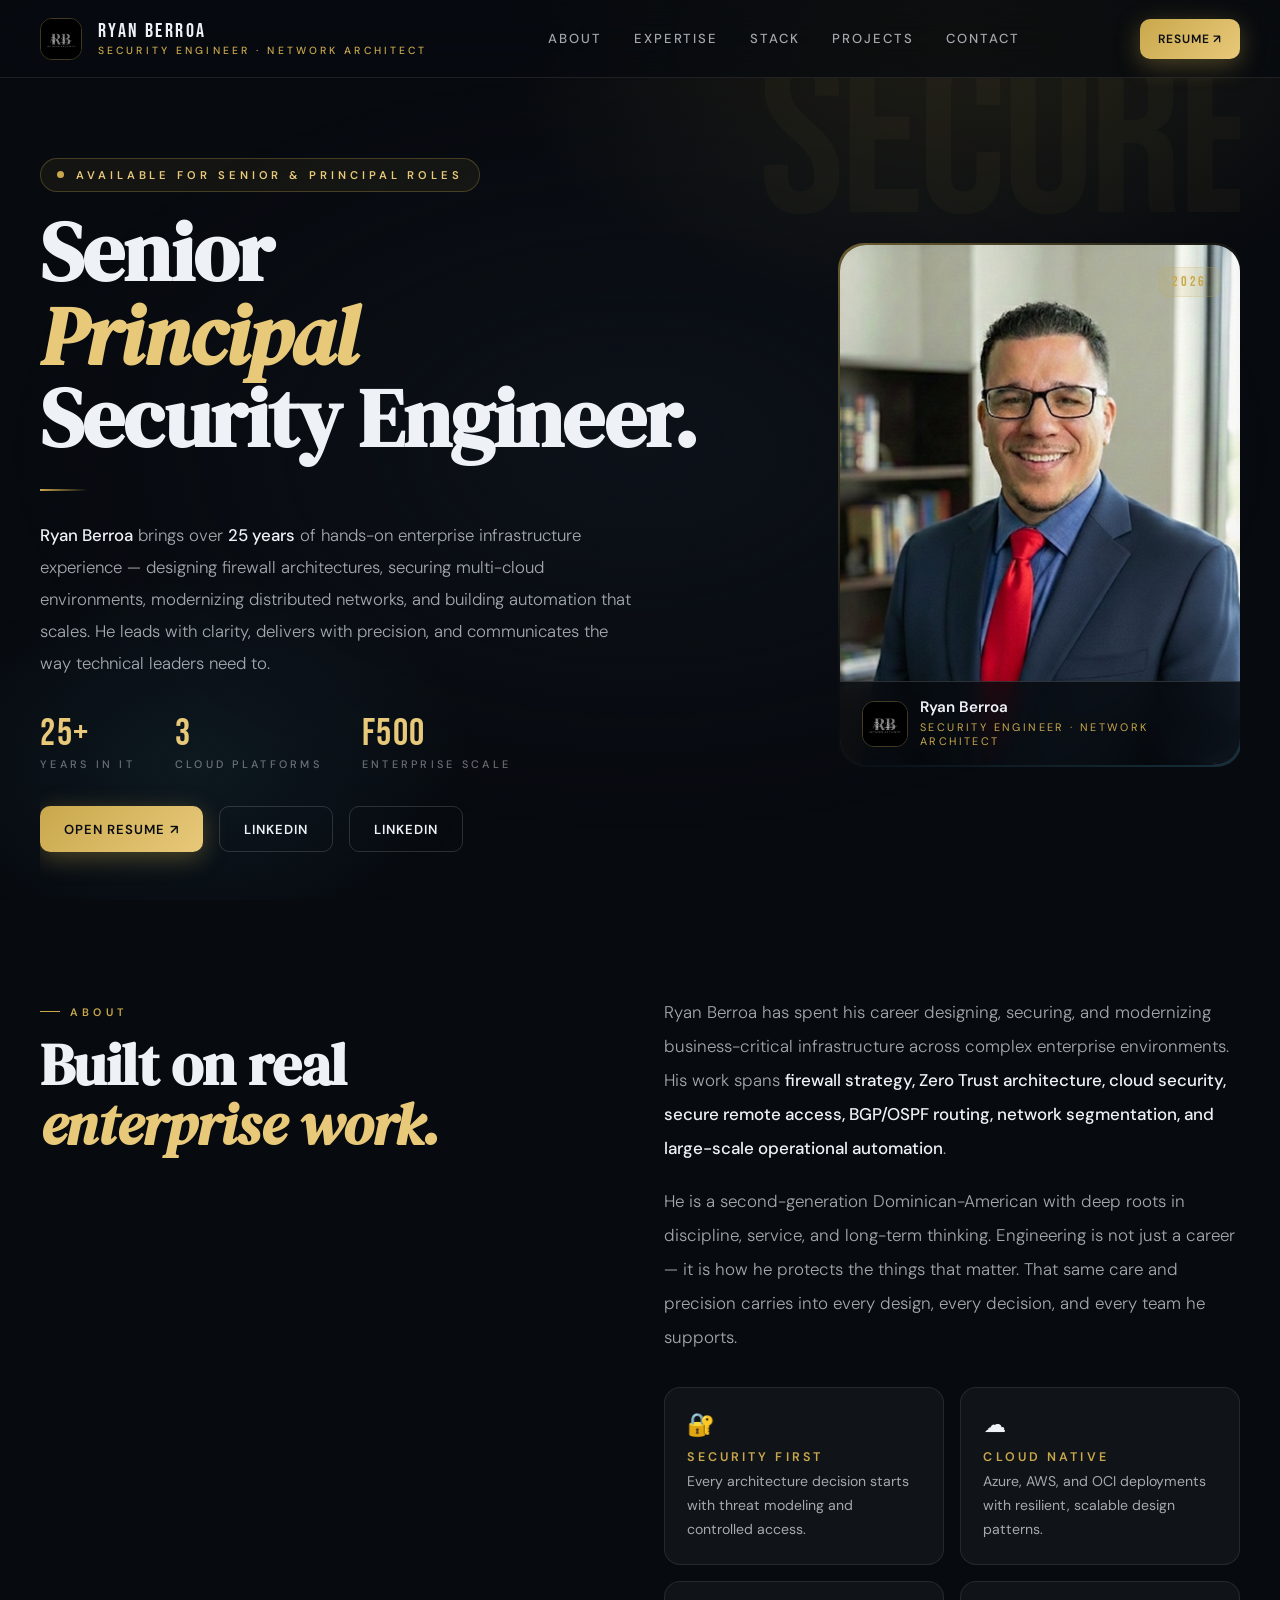
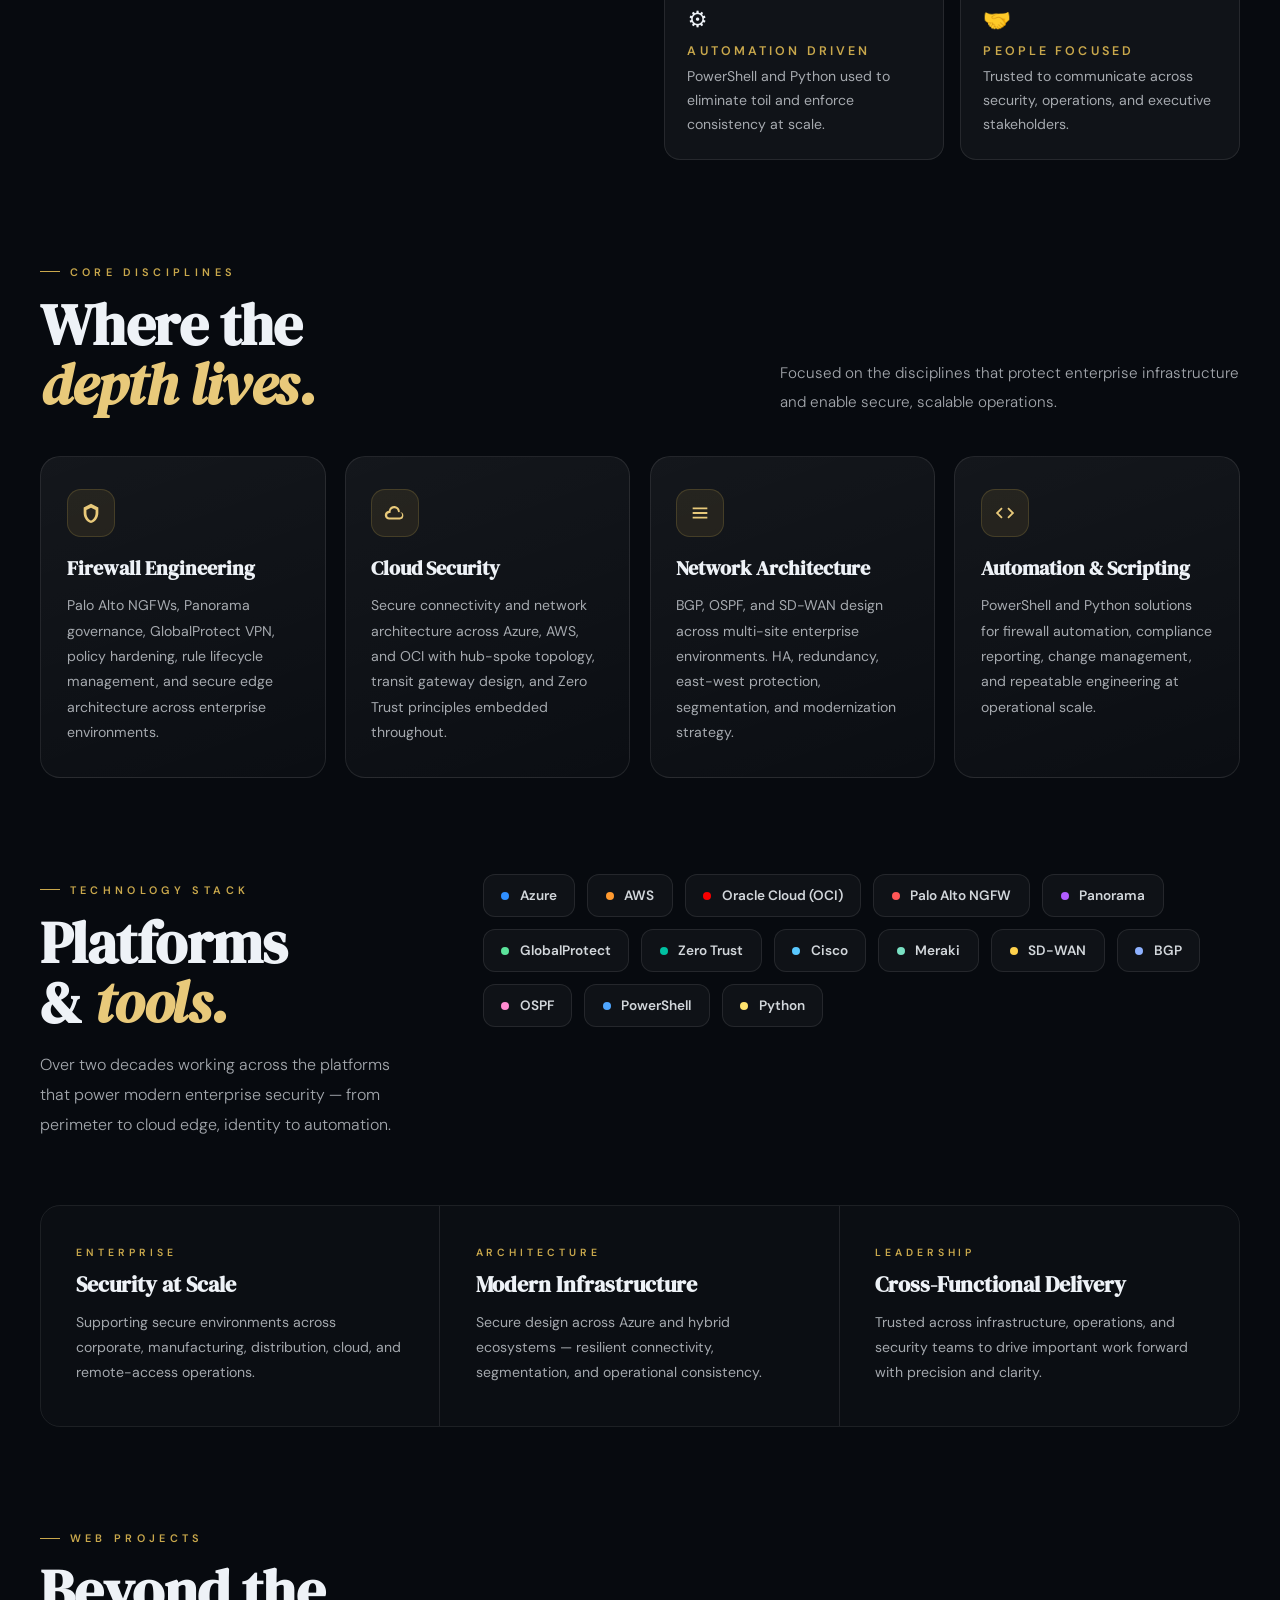
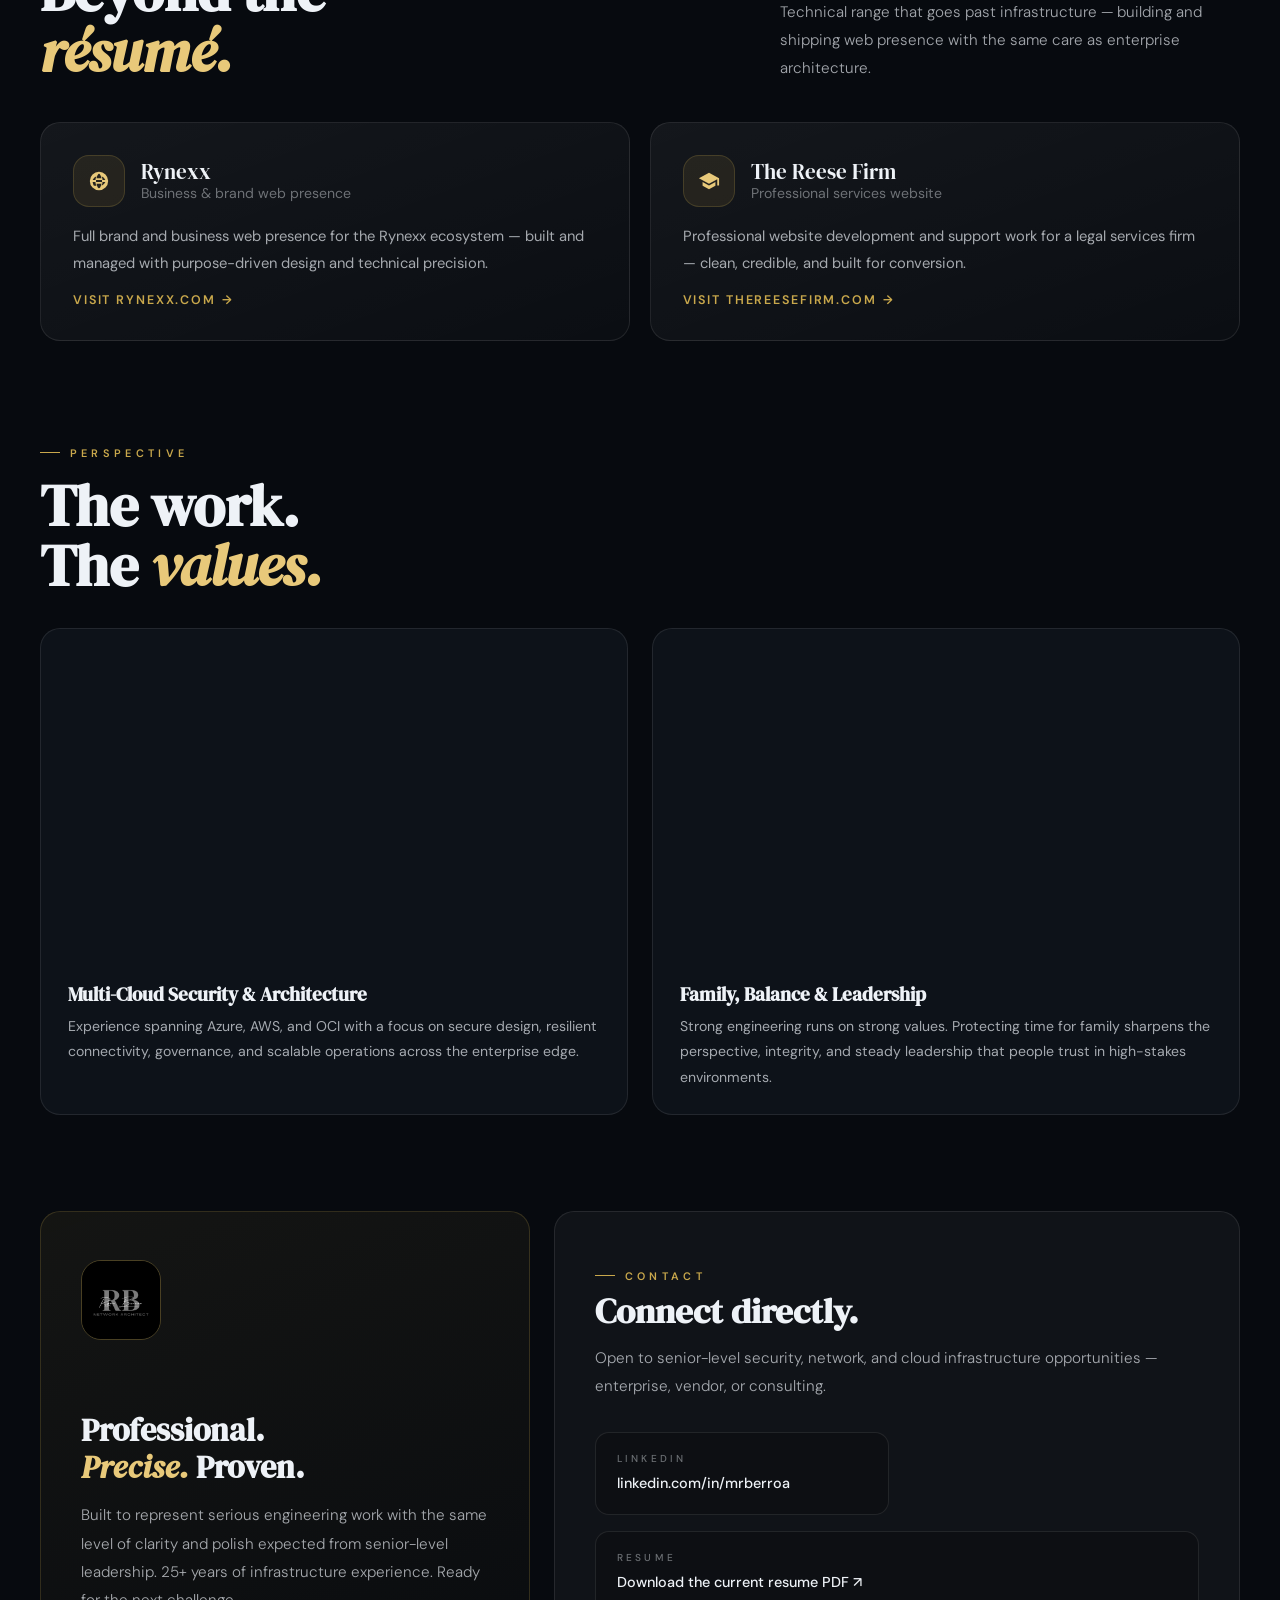
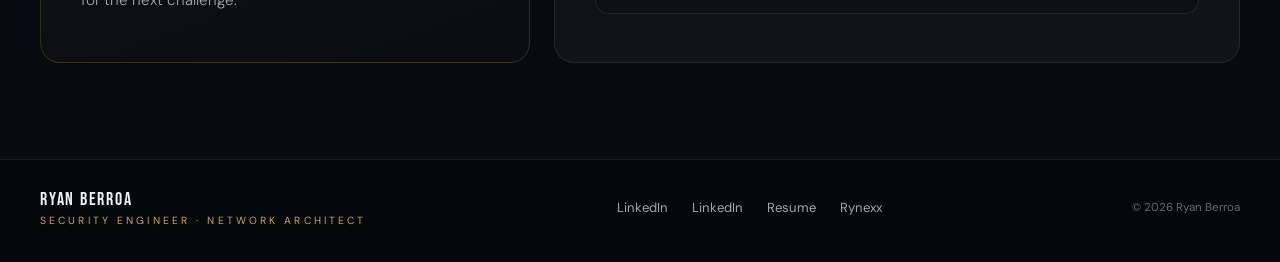
==== index.html @ f3dd44e8 "Add files via upload" ====
<!DOCTYPE html>
<html lang="en">
<head>
  <meta charset="UTF-8" />
  <meta name="viewport" content="width=device-width, initial-scale=1.0" />
  <title>Ryan Berroa | Senior Principal Security Engineer</title>
  <meta name="description" content="Ryan Berroa is a Senior Principal Security Engineer with 25+ years securing enterprise infrastructure. Palo Alto, Azure, AWS, Zero Trust, SD-WAN, BGP, Python, PowerShell." />
  <meta name="theme-color" content="#070a0f" />
  <link rel="icon" type="image/png" href="assets/logo.png" />
  <link rel="preconnect" href="https://fonts.googleapis.com">
  <link rel="preconnect" href="https://fonts.gstatic.com" crossorigin>
  <link href="https://fonts.googleapis.com/css2?family=Bebas+Neue&family=DM+Serif+Display:ital@0;1&family=DM+Sans:ital,opsz,wght@0,9..40,300;0,9..40,400;0,9..40,500;0,9..40,600;1,9..40,300&display=swap" rel="stylesheet">
  <link rel="stylesheet" href="styles.css" />
  <link rel="canonical" href="https://ryanberroa.com/" />
  <meta name="robots" content="index,follow,max-image-preview:large,max-snippet:-1,max-video-preview:-1" />
  <meta property="og:type" content="website" />
  <meta property="og:url" content="https://ryanberroa.com/" />
  <meta property="og:title" content="Ryan Berroa | Senior Principal Security Engineer" />
  <meta property="og:description" content="Senior Principal Security Engineer with 25+ years in enterprise security, cloud architecture, and network engineering." />
  <meta property="og:image" content="https://ryanberroa.com/assets/headshot.jpeg" />
  <meta name="twitter:card" content="summary_large_image" />
  <meta name="twitter:title" content="Ryan Berroa | Senior Principal Security Engineer" />
  <meta name="twitter:description" content="Senior Principal Security Engineer. Palo Alto · Azure · AWS · Zero Trust · SD-WAN · Python · PowerShell." />
  <meta name="twitter:image" content="https://ryanberroa.com/assets/headshot.jpeg" />
  <script type="application/ld+json">
  {
    "@context":"https://schema.org","@type":"ProfilePage","dateModified":"2026-04-02",
    "mainEntity":{"@type":"Person","name":"Ryan Berroa","url":"https://ryanberroa.com/",
    "image":"https://ryanberroa.com/assets/headshot.jpeg",
    "jobTitle":"Senior Principal Security Engineer",
    "email":"https://linkedin.com/in/mrberroa",
    "sameAs":["https://www.linkedin.com/in/mrberroa/"],
    "knowsAbout":["Enterprise Firewall Engineering","Palo Alto","Panorama","GlobalProtect","Zero Trust","Cloud Security","Azure","AWS","OCI","Network Architecture","BGP","OSPF","SD-WAN","PowerShell","Python","Linux"]}
  }
  </script>
</head>
<body>

  <!-- HEADER -->
  <header class="site-header">
    <div class="container nav-wrap">
      <a href="#top" class="brand">
        <img src="assets/logo.png" alt="Ryan Berroa" class="brand-logo" />
        <div>
          <div class="brand-name">Ryan Berroa</div>
          <div class="brand-role">Security Engineer · Network Architect</div>
        </div>
      </a>
      <nav class="nav-links" aria-label="Primary">
        <a href="#about">About</a>
        <a href="#expertise">Expertise</a>
        <a href="#technology">Stack</a>
        <a href="#projects">Projects</a>
        <a href="#contact">Contact</a>
      </nav>
      <a class="button btn-gold btn-small desktop-resume" href="assets/RyanBerroa_Resume.pdf" target="_blank" rel="noopener">Resume ↗</a>
      <button class="menu-toggle" id="menu-toggle" aria-label="Open menu" aria-expanded="false" aria-controls="mobile-menu">
        <span></span><span></span><span></span>
      </button>
    </div>
    <div id="mobile-menu" class="mobile-menu">
      <div class="container mobile-menu-inner">
        <a href="#about">About</a>
        <a href="#expertise">Expertise</a>
        <a href="#technology">Stack</a>
        <a href="#projects">Projects</a>
        <a href="#contact">Contact</a>
        <a href="assets/RyanBerroa_Resume.pdf" target="_blank" rel="noopener">View Resume ↗</a>
        <a href="https://www.linkedin.com/in/mrberroa/" target="_blank" rel="noopener">LinkedIn ↗</a>
        <a href="https://linkedin.com/in/mrberroa">LinkedIn ↗</a>
      </div>
    </div>
  </header>

  <main id="top">

    <!-- HERO -->
    <section class="hero container">
      <div class="hero-bg-text" aria-hidden="true">SECURE</div>

      <div class="hero-layout">
        <!-- Left -->
        <div class="hero-copy">
          <div class="hero-eyebrow">Available for Senior &amp; Principal Roles</div>

          <h1>Senior<br><em>Principal</em><br>Security Engineer.</h1>

          <div class="hero-divider"></div>

          <p class="hero-bio">
            <strong>Ryan Berroa</strong> brings over <strong>25 years</strong> of hands-on enterprise infrastructure experience —
            designing firewall architectures, securing multi-cloud environments, modernizing distributed networks,
            and building automation that scales. He leads with clarity, delivers with precision, and communicates
            the way technical leaders need to.
          </p>

          <div class="hero-stats">
            <div class="stat-item">
              <div class="stat-num">25+</div>
              <div class="stat-label">Years in IT</div>
            </div>
            <div class="stat-item">
              <div class="stat-num">3</div>
              <div class="stat-label">Cloud Platforms</div>
            </div>
            <div class="stat-item">
              <div class="stat-num">F500</div>
              <div class="stat-label">Enterprise Scale</div>
            </div>
          </div>

          <div class="hero-actions">
            <a class="button btn-gold" href="assets/RyanBerroa_Resume.pdf" target="_blank" rel="noopener">Open Resume ↗</a>
            <a class="button btn-ghost" href="https://www.linkedin.com/in/mrberroa/" target="_blank" rel="noopener">LinkedIn</a>
            <a class="button btn-ghost" href="https://linkedin.com/in/mrberroa">LinkedIn</a>
          </div>
        </div>

        <!-- Right — Photo -->
        <div class="hero-photo-frame">
          <div class="hero-photo-inner">
            <div class="hero-year">2026</div>
            <img class="hero-photo" src="assets/headshot.jpeg" alt="Ryan Berroa — Senior Principal Security Engineer" />
            <div class="hero-badge">
              <img src="assets/logo.png" alt="Ryan Berroa logo" />
              <div>
                <div class="hero-badge-name">Ryan Berroa</div>
                <div class="hero-badge-title">Security Engineer · Network Architect</div>
              </div>
            </div>
          </div>
        </div>
      </div>
    </section>

    <!-- ABOUT -->
    <section id="about" class="section container">
      <div class="about-layout reveal">
        <div>
          <div class="label">About</div>
          <h2 class="section-title">Built on real<br><em>enterprise work.</em></h2>
        </div>
        <div>
          <p class="about-text">
            Ryan Berroa has spent his career designing, securing, and modernizing business-critical infrastructure across complex enterprise environments. His work spans <strong>firewall strategy, Zero Trust architecture, cloud security, secure remote access, BGP/OSPF routing, network segmentation, and large-scale operational automation</strong>.
          </p>
          <p class="about-text" style="margin-top:1.2rem">
            He is a second-generation Dominican-American with deep roots in discipline, service, and long-term thinking. Engineering is not just a career — it is how he protects the things that matter. That same care and precision carries into every design, every decision, and every team he supports.
          </p>

          <div class="about-pillars">
            <div class="pillar">
              <div class="pillar-icon">🔐</div>
              <div class="pillar-name">Security First</div>
              <div class="pillar-desc">Every architecture decision starts with threat modeling and controlled access.</div>
            </div>
            <div class="pillar">
              <div class="pillar-icon">☁️</div>
              <div class="pillar-name">Cloud Native</div>
              <div class="pillar-desc">Azure, AWS, and OCI deployments with resilient, scalable design patterns.</div>
            </div>
            <div class="pillar">
              <div class="pillar-icon">⚙️</div>
              <div class="pillar-name">Automation Driven</div>
              <div class="pillar-desc">PowerShell and Python used to eliminate toil and enforce consistency at scale.</div>
            </div>
            <div class="pillar">
              <div class="pillar-icon">🤝</div>
              <div class="pillar-name">People Focused</div>
              <div class="pillar-desc">Trusted to communicate across security, operations, and executive stakeholders.</div>
            </div>
          </div>
        </div>
      </div>
    </section>

    <!-- EXPERTISE -->
    <section id="expertise" class="section container">
      <div style="display:flex;align-items:flex-end;justify-content:space-between;gap:2rem;margin-bottom:2.5rem" class="reveal">
        <div>
          <div class="label">Core Disciplines</div>
          <h2 class="section-title">Where the<br><em>depth lives.</em></h2>
        </div>
        <p style="max-width:460px;color:var(--muted);font-size:.95rem;line-height:1.85;font-weight:300">
          Focused on the disciplines that protect enterprise infrastructure and enable secure, scalable operations.
        </p>
      </div>

      <div class="expertise-grid">
        <article class="exp-card reveal reveal-delay-1">
          <div class="exp-icon">
            <svg viewBox="0 0 24 24"><path d="M12 2l8 4v6c0 5.25-3.44 9.74-8 11-4.56-1.26-8-5.75-8-11V6l8-4zm0 4.18L7 8.69v3.22c0 3.78 2.32 7.25 5 8.39 2.68-1.14 5-4.61 5-8.39V8.69l-5-2.51z"/></svg>
          </div>
          <h3>Firewall Engineering</h3>
          <p>Palo Alto NGFWs, Panorama governance, GlobalProtect VPN, policy hardening, rule lifecycle management, and secure edge architecture across enterprise environments.</p>
        </article>

        <article class="exp-card reveal reveal-delay-2">
          <div class="exp-icon">
            <svg viewBox="0 0 24 24"><path d="M6 19h11a4 4 0 0 0 .2-8A6 6 0 0 0 5.2 9.6 4.5 4.5 0 0 0 6 19zm0-2a2.5 2.5 0 0 1-.16-5h1.22l.14-1.05A4 4 0 0 1 15.11 10l.23.98 1.01.08A2 2 0 0 1 17 17H6z"/></svg>
          </div>
          <h3>Cloud Security</h3>
          <p>Secure connectivity and network architecture across Azure, AWS, and OCI with hub-spoke topology, transit gateway design, and Zero Trust principles embedded throughout.</p>
        </article>

        <article class="exp-card reveal reveal-delay-3">
          <div class="exp-icon">
            <svg viewBox="0 0 24 24"><path d="M4 6h16v2H4zm0 5h16v2H4zm0 5h16v2H4z"/></svg>
          </div>
          <h3>Network Architecture</h3>
          <p>BGP, OSPF, and SD-WAN design across multi-site enterprise environments. HA, redundancy, east-west protection, segmentation, and modernization strategy.</p>
        </article>

        <article class="exp-card reveal">
          <div class="exp-icon">
            <svg viewBox="0 0 24 24"><path d="M9.4 16.6L4.8 12l4.6-4.6L8 6l-6 6 6 6 1.4-1.4zm5.2 0l4.6-4.6-4.6-4.6L16 6l6 6-6 6-1.4-1.4z"/></svg>
          </div>
          <h3>Automation &amp; Scripting</h3>
          <p>PowerShell and Python solutions for firewall automation, compliance reporting, change management, and repeatable engineering at operational scale.</p>
        </article>
      </div>
    </section>

    <!-- TECHNOLOGY STACK -->
    <section id="technology" class="section container">
      <div class="tech-section-inner reveal">
        <div>
          <div class="label">Technology Stack</div>
          <h2 class="section-title">Platforms<br>&amp; <em>tools.</em></h2>
          <p class="tech-intro-text">
            Over two decades working across the platforms that power modern enterprise security — from perimeter to cloud edge, identity to automation.
          </p>
        </div>

        <div class="tech-grid">
          <div class="tech-pill"><span class="dot azure"></span>Azure</div>
          <div class="tech-pill"><span class="dot aws"></span>AWS</div>
          <div class="tech-pill"><span class="dot oci"></span>Oracle Cloud (OCI)</div>
          <div class="tech-pill"><span class="dot palo"></span>Palo Alto NGFW</div>
          <div class="tech-pill"><span class="dot panorama"></span>Panorama</div>
          <div class="tech-pill"><span class="dot gp"></span>GlobalProtect</div>
          <div class="tech-pill"><span class="dot zt"></span>Zero Trust</div>
          <div class="tech-pill"><span class="dot cisco"></span>Cisco</div>
          <div class="tech-pill"><span class="dot meraki"></span>Meraki</div>
          <div class="tech-pill"><span class="dot sdwan"></span>SD-WAN</div>
          <div class="tech-pill"><span class="dot bgp"></span>BGP</div>
          <div class="tech-pill"><span class="dot ospf"></span>OSPF</div>
          <div class="tech-pill"><span class="dot ps"></span>PowerShell</div>
          <div class="tech-pill"><span class="dot py"></span>Python</div>
        </div>
      </div>

      <!-- Impact row -->
      <div class="impact-bar reveal">
        <div class="impact-item">
          <div class="impact-tag">Enterprise</div>
          <h3>Security at Scale</h3>
          <p>Supporting secure environments across corporate, manufacturing, distribution, cloud, and remote-access operations.</p>
        </div>
        <div class="impact-item">
          <div class="impact-tag">Architecture</div>
          <h3>Modern Infrastructure</h3>
          <p>Secure design across Azure and hybrid ecosystems — resilient connectivity, segmentation, and operational consistency.</p>
        </div>
        <div class="impact-item">
          <div class="impact-tag">Leadership</div>
          <h3>Cross-Functional Delivery</h3>
          <p>Trusted across infrastructure, operations, and security teams to drive important work forward with precision and clarity.</p>
        </div>
      </div>
    </section>

    <!-- WEB PROJECTS -->
    <section id="projects" class="section container">
      <div style="display:flex;align-items:flex-end;justify-content:space-between;gap:2rem;margin-bottom:2.5rem" class="reveal">
        <div>
          <div class="label">Web Projects</div>
          <h2 class="section-title">Beyond the<br><em>résumé.</em></h2>
        </div>
        <p style="max-width:460px;color:var(--muted);font-size:.95rem;line-height:1.85;font-weight:300">
          Technical range that goes past infrastructure — building and shipping web presence with the same care as enterprise architecture.
        </p>
      </div>

      <div class="web-grid">
        <article class="web-card reveal reveal-delay-1">
          <div class="web-card-top">
            <div class="web-icon">
              <svg viewBox="0 0 24 24"><path d="M12 2a10 10 0 100 20 10 10 0 000-20zm6.93 9h-3.02a15.6 15.6 0 00-1.09-4.13A8.03 8.03 0 0118.93 11zM12 4c.82 0 2.04 1.68 2.72 5H9.28C9.96 5.68 11.18 4 12 4zM6.18 17A15.58 15.58 0 015.07 13h3.02c.12 1.48.5 2.88 1.09 4.13A8.03 8.03 0 016.18 17zM8.09 11H5.07a8.03 8.03 0 014.11-4.13A15.6 15.6 0 008.09 11zm3.91 9c-.82 0-2.04-1.68-2.72-5h5.44c-.68 3.32-1.9 5-2.72 5zm3.19-7H8.81A13.7 13.7 0 018.81 11h6.38c.1.66.15 1.33.15 2s-.05 1.34-.15 2zm-.37 4.13A15.58 15.58 0 0015.91 13h3.02A8.03 8.03 0 0114.82 17.13z"/></svg>
            </div>
            <div>
              <div class="web-card-name">Rynexx</div>
              <div class="web-card-desc">Business &amp; brand web presence</div>
            </div>
          </div>
          <p>Full brand and business web presence for the Rynexx ecosystem — built and managed with purpose-driven design and technical precision.</p>
          <a href="https://rynexx.com/" target="_blank" rel="noopener" class="web-card-link">Visit rynexx.com</a>
        </article>

        <article class="web-card reveal reveal-delay-2">
          <div class="web-card-top">
            <div class="web-icon">
              <svg viewBox="0 0 24 24"><path d="M12 3L1 9l11 6 9-4.91V17h2V9L12 3zM5 13.18v4L12 21l7-3.82v-4L12 17l-7-3.82z"/></svg>
            </div>
            <div>
              <div class="web-card-name">The Reese Firm</div>
              <div class="web-card-desc">Professional services website</div>
            </div>
          </div>
          <p>Professional website development and support work for a legal services firm — clean, credible, and built for conversion.</p>
          <a href="https://www.thereesefirm.com/" target="_blank" rel="noopener" class="web-card-link">Visit thereesefirm.com</a>
        </article>
      </div>
    </section>

    <!-- VIDEO -->
    <section id="video" class="section container">
      <div style="margin-bottom:2rem" class="reveal">
        <div class="label">Perspective</div>
        <h2 class="section-title">The work.<br>The <em>values.</em></h2>
      </div>

      <div class="video-grid">
        <article class="video-card reveal reveal-delay-1">
          <div class="video-frame">
            <video class="site-video video-cloud" autoplay muted loop playsinline preload="metadata">
              <source src="assets/Cloud.mp4" type="video/mp4">
            </video>
          </div>
          <div class="video-info">
            <h3>Multi-Cloud Security &amp; Architecture</h3>
            <p>Experience spanning Azure, AWS, and OCI with a focus on secure design, resilient connectivity, governance, and scalable operations across the enterprise edge.</p>
          </div>
        </article>

        <article class="video-card reveal reveal-delay-2">
          <div class="video-frame">
            <video class="site-video video-family" autoplay muted loop playsinline preload="metadata">
              <source src="assets/Family_Dinner_Fun_Video_Generated.mp4" type="video/mp4">
            </video>
          </div>
          <div class="video-info">
            <h3>Family, Balance &amp; Leadership</h3>
            <p>Strong engineering runs on strong values. Protecting time for family sharpens the perspective, integrity, and steady leadership that people trust in high-stakes environments.</p>
          </div>
        </article>
      </div>
    </section>

    <!-- CONTACT -->
    <section id="contact" class="section container">
      <div class="contact-layout reveal">
        <div class="contact-brand">
          <img src="assets/logo.png" alt="Ryan Berroa" class="contact-brand-logo" />
          <div>
            <h2>Professional.<br><em>Precise.</em> Proven.</h2>
            <p style="margin-top:1rem">
              Built to represent serious engineering work with the same level of clarity and polish expected from senior-level leadership.
              25+ years of infrastructure experience. Ready for the next challenge.
            </p>
          </div>
        </div>

        <div class="contact-panel">
          <div class="label">Contact</div>
          <h2>Connect directly.</h2>
          <p>Open to senior-level security, network, and cloud infrastructure opportunities — enterprise, vendor, or consulting.</p>

          <div class="contact-links">
            <a class="contact-box" href="https://www.linkedin.com/in/mrberroa/" target="_blank" rel="noopener">
              <span>LinkedIn</span>
              <strong>linkedin.com/in/mrberroa</strong>
            </a>
            <a class="contact-box wide" href="assets/RyanBerroa_Resume.pdf" target="_blank" rel="noopener">
              <span>Resume</span>
              <strong>Download the current resume PDF ↗</strong>
            </a>
          </div>
        </div>
      </div>
    </section>

  </main>

  <footer class="site-footer">
    <div class="container footer-wrap">
      <div>
        <div class="footer-name">Ryan Berroa</div>
        <div class="footer-sub">Security Engineer · Network Architect</div>
      </div>
      <div class="footer-links">
        <a href="https://linkedin.com/in/mrberroa">LinkedIn</a>
        <a href="https://www.linkedin.com/in/mrberroa/" target="_blank" rel="noopener">LinkedIn</a>
        <a href="assets/RyanBerroa_Resume.pdf" target="_blank" rel="noopener">Resume</a>
        <a href="https://rynexx.com/" target="_blank" rel="noopener">Rynexx</a>
      </div>
      <div class="footer-copy">© 2026 Ryan Berroa</div>
    </div>
  </footer>

<script>
(function(){
  // Mobile menu
  var toggle = document.getElementById('menu-toggle');
  var menu   = document.getElementById('mobile-menu');
  if(toggle && menu){
    toggle.addEventListener('click', function(){
      var open = menu.classList.toggle('open');
      toggle.classList.toggle('active', open);
      toggle.setAttribute('aria-expanded', open ? 'true' : 'false');
    });
    menu.querySelectorAll('a').forEach(function(a){
      a.addEventListener('click', function(){
        menu.classList.remove('open');
        toggle.classList.remove('active');
        toggle.setAttribute('aria-expanded', 'false');
      });
    });
  }

  // Scroll reveal
  var reveals = document.querySelectorAll('.reveal');
  var io = new IntersectionObserver(function(entries){
    entries.forEach(function(e){
      if(e.isIntersecting){ e.target.classList.add('visible'); io.unobserve(e.target); }
    });
  }, { threshold: 0.12 });
  reveals.forEach(function(el){ io.observe(el); });
})();
</script>
</body>
</html>
---- styles.css ----
/* ============================================================
   RYAN BERROA — ryanberroa.com
   Aesthetic: Dark Luxury / Editorial Command
   ============================================================ */

@import url('https://fonts.googleapis.com/css2?family=Bebas+Neue&family=DM+Serif+Display:ital@0;1&family=DM+Sans:ital,opsz,wght@0,9..40,300;0,9..40,400;0,9..40,500;0,9..40,600;1,9..40,300&display=swap');

:root {
  --ink:      #070a0f;
  --ink2:     #0d1219;
  --panel:    rgba(255,255,255,0.04);
  --panel2:   rgba(255,255,255,0.07);
  --border:   rgba(255,255,255,0.09);
  --border2:  rgba(255,255,255,0.15);
  --text:     #eef2f7;
  --muted:    rgba(238,242,247,0.68);
  --soft:     rgba(238,242,247,0.42);
  --gold:     #c9a84c;
  --gold2:    #e8c97a;
  --cyan:     #5bc8e8;
  --shadow:   0 28px 80px rgba(0,0,0,0.55);
  --radius:   24px;
  --font-display: 'DM Serif Display', Georgia, serif;
  --font-sans:    'DM Sans', system-ui, sans-serif;
  --font-caps:    'Bebas Neue', Impact, sans-serif;
}

*,*::before,*::after{box-sizing:border-box;margin:0;padding:0}
html{scroll-behavior:smooth}
body{font-family:var(--font-sans);color:var(--text);background:var(--ink);overflow-x:hidden;min-height:100vh}
img,video{display:block;max-width:100%}
a{text-decoration:none;color:inherit}

body::before{
  content:'';position:fixed;inset:0;
  background:
    radial-gradient(ellipse 60% 50% at 75% 5%,rgba(201,168,76,.12) 0%,transparent 60%),
    radial-gradient(ellipse 40% 40% at 15% 85%,rgba(91,200,232,.08) 0%,transparent 55%),
    radial-gradient(ellipse 70% 60% at 50% 50%,rgba(13,18,25,1) 0%,transparent 70%);
  pointer-events:none;z-index:0;
}

.container{width:min(1200px,calc(100% - 2.5rem));margin:0 auto}
.section{padding:6rem 0 0;position:relative;z-index:1}

::-webkit-scrollbar{width:3px}
::-webkit-scrollbar-track{background:var(--ink)}
::-webkit-scrollbar-thumb{background:var(--gold);border-radius:99px}

@keyframes fadeUp{from{opacity:0;transform:translateY(28px)}to{opacity:1;transform:translateY(0)}}
@keyframes fadeIn{from{opacity:0}to{opacity:1}}
@keyframes float{0%,100%{transform:translateY(0)}50%{transform:translateY(-8px)}}
@keyframes drawLine{from{transform:scaleX(0)}to{transform:scaleX(1)}}
@keyframes pulse-ring{
  0%{transform:scale(.95);box-shadow:0 0 0 0 rgba(201,168,76,.5)}
  70%{transform:scale(1);box-shadow:0 0 0 12px rgba(201,168,76,0)}
  100%{transform:scale(.95);box-shadow:0 0 0 0 rgba(201,168,76,0)}
}

/* Header */
.site-header{
  position:sticky;top:0;z-index:100;
  backdrop-filter:blur(20px) saturate(180%);
  -webkit-backdrop-filter:blur(20px) saturate(180%);
  background:rgba(7,10,15,.72);
  border-bottom:1px solid var(--border);
}
.nav-wrap{display:flex;align-items:center;justify-content:space-between;gap:1.5rem;padding:1.1rem 0}
.brand{display:flex;align-items:center;gap:1rem}
.brand-logo{width:42px;height:42px;border-radius:12px;border:1px solid rgba(201,168,76,.3);object-fit:cover}
.brand-name{font-family:var(--font-caps);font-size:1.25rem;letter-spacing:.12em;color:var(--text);line-height:1}
.brand-role{margin-top:3px;font-size:.65rem;letter-spacing:.3em;text-transform:uppercase;color:var(--gold);font-weight:500}
.nav-links{display:flex;gap:2rem;font-size:.82rem;letter-spacing:.15em;text-transform:uppercase;font-weight:500;color:var(--muted)}
.nav-links a{transition:color .2s}
.nav-links a:hover{color:var(--gold2)}

/* Buttons */
.button{
  display:inline-flex;align-items:center;justify-content:center;gap:.5rem;
  height:46px;padding:0 1.5rem;border-radius:10px;
  font-family:var(--font-sans);font-weight:600;font-size:.82rem;letter-spacing:.08em;text-transform:uppercase;
  cursor:pointer;border:none;transition:all .22s ease;white-space:nowrap;
}
.button:hover{transform:translateY(-2px)}
.btn-gold{background:linear-gradient(135deg,var(--gold),var(--gold2));color:#0a0c10;box-shadow:0 6px 24px rgba(201,168,76,.35)}
.btn-gold:hover{box-shadow:0 10px 32px rgba(201,168,76,.5)}
.btn-ghost{background:transparent;border:1px solid var(--border2);color:var(--text)}
.btn-ghost:hover{border-color:var(--gold);color:var(--gold2)}
.btn-small{height:40px;padding:0 1.1rem;font-size:.75rem}

/* Hero */
.hero{position:relative;z-index:1;padding:5rem 0 3rem;overflow:hidden}
.hero-bg-text{
  position:absolute;top:-2rem;right:-1rem;
  font-family:var(--font-caps);font-size:clamp(9rem,18vw,20rem);line-height:.85;
  color:rgba(201,168,76,.04);pointer-events:none;user-select:none;
  white-space:nowrap;letter-spacing:-.02em;
}
.hero-layout{display:grid;grid-template-columns:1fr 400px;gap:4rem;align-items:center}
.hero-eyebrow{
  display:inline-flex;align-items:center;gap:.75rem;padding:.55rem 1rem;
  border-radius:999px;border:1px solid rgba(201,168,76,.28);background:rgba(201,168,76,.07);
  font-size:.7rem;letter-spacing:.35em;text-transform:uppercase;color:var(--gold2);font-weight:600;
  animation:fadeIn .6s ease both;
}
.hero-eyebrow::before{
  content:'';width:7px;height:7px;border-radius:99px;background:var(--gold);
  animation:pulse-ring 2.5s ease-in-out infinite;
}
.hero h1{
  font-family:var(--font-display);font-size:clamp(3.2rem,6.5vw,5.6rem);line-height:1.0;
  margin:1.2rem 0 0;animation:fadeUp .7s .1s ease both;letter-spacing:-.01em;
}
.hero h1 em{font-style:italic;color:var(--gold2)}
.hero-divider{
  width:48px;height:2px;background:linear-gradient(90deg,var(--gold),transparent);
  margin:1.8rem 0;transform-origin:left;animation:drawLine .8s .4s ease both;
}
.hero-bio{
  font-size:1.05rem;line-height:1.9;color:var(--muted);max-width:600px;
  animation:fadeUp .7s .2s ease both;font-weight:300;
}
.hero-bio strong{color:var(--text);font-weight:500}
.hero-stats{display:flex;gap:2.5rem;margin:2.2rem 0;animation:fadeUp .7s .3s ease both}
.stat-num{font-family:var(--font-caps);font-size:2.4rem;line-height:1;color:var(--gold2);letter-spacing:.04em}
.stat-label{font-size:.68rem;letter-spacing:.3em;text-transform:uppercase;color:var(--soft);margin-top:4px;font-weight:500}
.hero-actions{display:flex;gap:1rem;flex-wrap:wrap;animation:fadeUp .7s .4s ease both}

.hero-photo-frame{position:relative;animation:fadeIn .9s .3s ease both}
.hero-photo-frame::before{
  content:'';position:absolute;inset:-2px;border-radius:26px;
  background:linear-gradient(135deg,rgba(201,168,76,.5),transparent 50%,rgba(91,200,232,.2));
  z-index:0;pointer-events:none;
}
.hero-photo-inner{position:relative;z-index:1;border-radius:26px;overflow:hidden;background:var(--ink2)}
.hero-photo{width:100%;height:520px;object-fit:cover;object-position:top;display:block}
.hero-badge{
  position:absolute;bottom:-1px;left:0;right:0;
  display:flex;align-items:center;gap:12px;padding:18px 22px;
  background:rgba(7,10,15,.82);border-top:1px solid var(--border2);
  backdrop-filter:blur(12px);z-index:2;
}
.hero-badge img{width:46px;height:46px;border-radius:12px;border:1px solid rgba(201,168,76,.3);object-fit:cover}
.hero-badge-name{font-weight:600;font-size:.95rem;line-height:1}
.hero-badge-title{margin-top:5px;font-size:.68rem;letter-spacing:.22em;text-transform:uppercase;color:var(--gold)}
.hero-year{
  position:absolute;top:22px;right:20px;
  font-family:var(--font-caps);font-size:.85rem;letter-spacing:.2em;
  color:var(--gold);background:rgba(201,168,76,.12);
  border:1px solid rgba(201,168,76,.2);padding:6px 12px;border-radius:8px;z-index:3;
}

/* Section labels */
.label{
  display:inline-flex;align-items:center;gap:.6rem;
  font-size:.68rem;letter-spacing:.4em;text-transform:uppercase;color:var(--gold);font-weight:600;margin-bottom:1rem;
}
.label::before{content:'';width:20px;height:1px;background:var(--gold)}
h2.section-title{font-family:var(--font-display);font-size:clamp(2.2rem,4.5vw,3.8rem);line-height:1.05;letter-spacing:-.01em}
h2.section-title em{font-style:italic;color:var(--gold2)}

/* About */
.about-layout{display:grid;grid-template-columns:1fr 1fr;gap:3rem;align-items:start}
.about-text{font-size:1.06rem;line-height:2;color:var(--muted);font-weight:300}
.about-text+.about-text{margin-top:1.2rem}
.about-text strong{color:var(--text);font-weight:500}
.about-pillars{display:grid;grid-template-columns:1fr 1fr;gap:1rem;margin-top:2rem}
.pillar{
  padding:1.4rem;border-radius:16px;border:1px solid var(--border);background:var(--panel);
  transition:border-color .2s,background .2s;
}
.pillar:hover{border-color:rgba(201,168,76,.3);background:rgba(201,168,76,.04)}
.pillar-icon{font-size:1.4rem;margin-bottom:.6rem}
.pillar-name{font-size:.78rem;letter-spacing:.25em;text-transform:uppercase;color:var(--gold);font-weight:600;margin-bottom:.35rem}
.pillar-desc{font-size:.88rem;color:var(--muted);line-height:1.7}

/* Expertise */
.expertise-grid{display:grid;grid-template-columns:repeat(4,1fr);gap:1.2rem}
.exp-card{
  padding:2rem 1.6rem;border-radius:20px;border:1px solid var(--border);
  background:linear-gradient(160deg,rgba(255,255,255,.055) 0%,rgba(255,255,255,.02) 100%);
  position:relative;overflow:hidden;transition:transform .22s ease,border-color .22s ease;
}
.exp-card::before{
  content:'';position:absolute;top:0;left:0;right:0;height:2px;
  background:linear-gradient(90deg,var(--gold),transparent);
  transform:scaleX(0);transform-origin:left;transition:transform .3s ease;
}
.exp-card:hover{transform:translateY(-4px);border-color:rgba(201,168,76,.25)}
.exp-card:hover::before{transform:scaleX(1)}
.exp-icon{
  width:48px;height:48px;border-radius:14px;background:rgba(201,168,76,.1);
  border:1px solid rgba(201,168,76,.2);display:grid;place-items:center;margin-bottom:1.2rem;
}
.exp-icon svg{width:22px;height:22px;fill:var(--gold2)}
.exp-card h3{font-family:var(--font-display);font-size:1.28rem;margin-bottom:.8rem;line-height:1.2}
.exp-card p{font-size:.88rem;color:var(--muted);line-height:1.8}

/* Technology */
.tech-section-inner{display:grid;grid-template-columns:1fr 2fr;gap:4rem;align-items:start}
.tech-intro-text{font-size:1rem;color:var(--muted);line-height:1.9;font-weight:300;margin-top:1rem}
.tech-grid{display:flex;flex-wrap:wrap;gap:.75rem}
.tech-pill{
  display:flex;align-items:center;gap:.65rem;padding:.75rem 1.1rem;border-radius:12px;
  border:1px solid var(--border);background:rgba(255,255,255,.035);
  font-size:.85rem;font-weight:600;color:rgba(238,242,247,.88);transition:all .2s ease;cursor:default;
}
.tech-pill:hover{border-color:rgba(201,168,76,.35);background:rgba(201,168,76,.06);color:var(--gold2);transform:translateY(-2px)}
.dot{width:8px;height:8px;border-radius:99px;flex-shrink:0}
.azure{background:#2f8fff}.aws{background:#ff9a2f}.palo{background:#ff5757}
.panorama{background:#b15cff}.gp{background:#5be39b}.cisco{background:#59c8ff}
.meraki{background:#79e0c3}.sdwan{background:#ffd24d}.bgp{background:#8eb1ff}
.ospf{background:#ff8bd1}.ps{background:#4fa6ff}.py{background:#ffe36d}
.oci{background:#f80000}.zt{background:#00c1a2}

/* Impact Bar */
.impact-bar{
  display:grid;grid-template-columns:repeat(3,1fr);
  border:1px solid var(--border);border-radius:20px;overflow:hidden;margin-top:4rem;
}
.impact-item{padding:2.5rem 2.2rem;border-right:1px solid var(--border);background:rgba(255,255,255,.02);transition:background .2s}
.impact-item:last-child{border-right:none}
.impact-item:hover{background:rgba(201,168,76,.04)}
.impact-tag{font-size:.65rem;letter-spacing:.38em;text-transform:uppercase;color:var(--gold);font-weight:600;margin-bottom:.8rem}
.impact-item h3{font-family:var(--font-display);font-size:1.4rem;margin-bottom:.7rem;line-height:1.2}
.impact-item p{font-size:.88rem;color:var(--muted);line-height:1.8}

/* Web Projects */
.web-grid{display:grid;grid-template-columns:1fr 1fr;gap:1.2rem}
.web-card{
  padding:2rem;border-radius:20px;border:1px solid var(--border);
  background:linear-gradient(160deg,rgba(255,255,255,.055),rgba(255,255,255,.02));
  display:flex;flex-direction:column;gap:1rem;transition:border-color .22s,transform .22s;
}
.web-card:hover{border-color:rgba(201,168,76,.3);transform:translateY(-3px)}
.web-card-top{display:flex;align-items:center;gap:1rem}
.web-icon{
  width:52px;height:52px;border-radius:16px;background:rgba(201,168,76,.1);
  border:1px solid rgba(201,168,76,.2);display:grid;place-items:center;flex-shrink:0;
}
.web-icon svg{width:22px;height:22px;fill:var(--gold2)}
.web-card-name{font-family:var(--font-display);font-size:1.3rem;line-height:1.1}
.web-card-desc{font-size:.88rem;color:var(--soft)}
.web-card p{font-size:.92rem;color:var(--muted);line-height:1.8;flex:1}
.web-card-link{
  display:inline-flex;align-items:center;gap:.4rem;font-size:.78rem;font-weight:600;
  letter-spacing:.15em;text-transform:uppercase;color:var(--gold);transition:gap .2s;
}
.web-card-link:hover{gap:.65rem}
.web-card-link::after{content:'→'}

/* Video */
.video-grid{display:grid;grid-template-columns:1fr 1fr;gap:1.5rem}
.video-card{border-radius:20px;overflow:hidden;border:1px solid var(--border);background:var(--ink2)}
.video-frame{position:relative;width:100%;aspect-ratio:16/9;overflow:hidden}
.site-video{width:100%;height:100%;object-fit:cover;display:block}
.video-cloud{object-position:center 24%}
.video-family{object-position:center 34%}
.video-info{padding:1.5rem 1.7rem}
.video-info h3{font-family:var(--font-display);font-size:1.2rem;margin-bottom:.5rem;line-height:1.2}
.video-info p{font-size:.88rem;color:var(--muted);line-height:1.8}

/* Contact */
.contact-layout{display:grid;grid-template-columns:1fr 1.4fr;gap:1.5rem;align-items:stretch}
.contact-brand{
  padding:3rem 2.5rem;border-radius:20px;
  border:1px solid rgba(201,168,76,.2);
  background:linear-gradient(160deg,rgba(201,168,76,.07),rgba(201,168,76,.02));
  display:flex;flex-direction:column;justify-content:space-between;
}
.contact-brand-logo{
  width:80px;height:80px;border-radius:20px;object-fit:cover;
  border:1px solid rgba(201,168,76,.3);margin-bottom:2rem;
  animation:float 4s ease-in-out infinite;
}
.contact-brand h2{font-family:var(--font-display);font-size:2rem;line-height:1.15;margin-bottom:1rem}
.contact-brand h2 em{font-style:italic;color:var(--gold2)}
.contact-brand p{font-size:.95rem;color:var(--muted);line-height:1.85;font-weight:300}
.contact-panel{padding:3rem 2.5rem;border-radius:20px;border:1px solid var(--border);background:var(--panel)}
.contact-panel .label{margin-bottom:.6rem}
.contact-panel h2{font-family:var(--font-display);font-size:2.2rem;margin-bottom:.8rem;line-height:1.1}
.contact-panel>p{font-size:.95rem;color:var(--muted);line-height:1.85;font-weight:300;margin-bottom:2rem}
.contact-links{display:grid;grid-template-columns:1fr 1fr;gap:1rem}
.contact-box{
  display:block;padding:1.2rem 1.3rem;border-radius:14px;
  border:1px solid var(--border);background:rgba(0,0,0,.2);
  transition:border-color .2s,background .2s;
}
.contact-box:hover{border-color:rgba(201,168,76,.35);background:rgba(201,168,76,.05)}
.contact-box span{
  display:block;font-size:.63rem;letter-spacing:.32em;text-transform:uppercase;
  color:var(--soft);margin-bottom:.5rem;font-weight:500;
}
.contact-box strong{display:block;font-size:.9rem;line-height:1.5;color:var(--text);font-weight:500}
.contact-box.wide{grid-column:1/-1}

/* Footer */
.site-footer{
  margin-top:6rem;border-top:1px solid var(--border);
  background:rgba(0,0,0,.25);position:relative;z-index:1;
}
.footer-wrap{
  display:flex;align-items:center;justify-content:space-between;
  gap:1.5rem;padding:1.8rem 0 2.2rem;
}
.footer-name{font-family:var(--font-caps);font-size:1.1rem;letter-spacing:.1em;color:var(--text)}
.footer-sub{margin-top:4px;font-size:.65rem;letter-spacing:.3em;text-transform:uppercase;color:var(--gold)}
.footer-links{display:flex;gap:1.5rem;font-size:.82rem;color:var(--muted)}
.footer-links a:hover{color:var(--gold2)}
.footer-copy{font-size:.72rem;color:var(--soft)}

/* Mobile menu */
.menu-toggle{
  display:none;width:44px;height:44px;border-radius:12px;
  border:1px solid var(--border2);background:rgba(255,255,255,.05);
  cursor:pointer;align-items:center;justify-content:center;flex-direction:column;gap:5px;flex-shrink:0;
}
.menu-toggle span{
  display:block;width:18px;height:1.5px;background:var(--text);border-radius:99px;
  transition:transform .25s,opacity .25s;
}
.menu-toggle.active span:nth-child(1){transform:translateY(6.5px) rotate(45deg)}
.menu-toggle.active span:nth-child(2){opacity:0}
.menu-toggle.active span:nth-child(3){transform:translateY(-6.5px) rotate(-45deg)}
.mobile-menu{display:none;background:rgba(7,10,15,.97);border-top:1px solid var(--border)}
.mobile-menu.open{display:block}
.mobile-menu-inner{padding:.5rem 0 1.2rem}
.mobile-menu a{
  display:block;padding:.95rem 0;font-size:.88rem;letter-spacing:.15em;text-transform:uppercase;
  color:rgba(255,255,255,.85);border-bottom:1px solid rgba(255,255,255,.05);font-weight:500;
}
.mobile-menu a:last-child{border-bottom:none}

/* Reveal on scroll */
.reveal{opacity:0;transform:translateY(24px);transition:opacity .65s ease,transform .65s ease}
.reveal.visible{opacity:1;transform:translateY(0)}
.reveal-delay-1{transition-delay:.1s}
.reveal-delay-2{transition-delay:.2s}
.reveal-delay-3{transition-delay:.3s}

/* Responsive */
@media(max-width:1100px){
  .hero-layout{grid-template-columns:1fr}
  .hero-photo-frame{max-width:420px;margin:0 auto}
  .about-layout{grid-template-columns:1fr}
  .tech-section-inner{grid-template-columns:1fr;gap:2rem}
  .expertise-grid{grid-template-columns:repeat(2,1fr)}
  .impact-bar{grid-template-columns:1fr;border-radius:16px}
  .impact-item{border-right:none;border-bottom:1px solid var(--border)}
  .impact-item:last-child{border-bottom:none}
  .contact-layout{grid-template-columns:1fr}
}
@media(max-width:760px){
  .section{padding:4rem 0 0}
  .hero{padding:3rem 0 2rem}
  .hero h1{font-size:3rem}
  .hero-bg-text{font-size:8rem;opacity:.025}
  .hero-stats{gap:1.5rem}
  .expertise-grid{grid-template-columns:1fr}
  .web-grid,.video-grid{grid-template-columns:1fr}
  .about-pillars{grid-template-columns:1fr}
  .contact-links{grid-template-columns:1fr}
  .contact-box.wide{grid-column:1}
  .footer-wrap{flex-direction:column;align-items:flex-start;gap:1rem}
  .nav-links,.desktop-resume{display:none !important}
  .menu-toggle{display:flex !important}
  .nav-wrap{padding:.9rem 0}
}
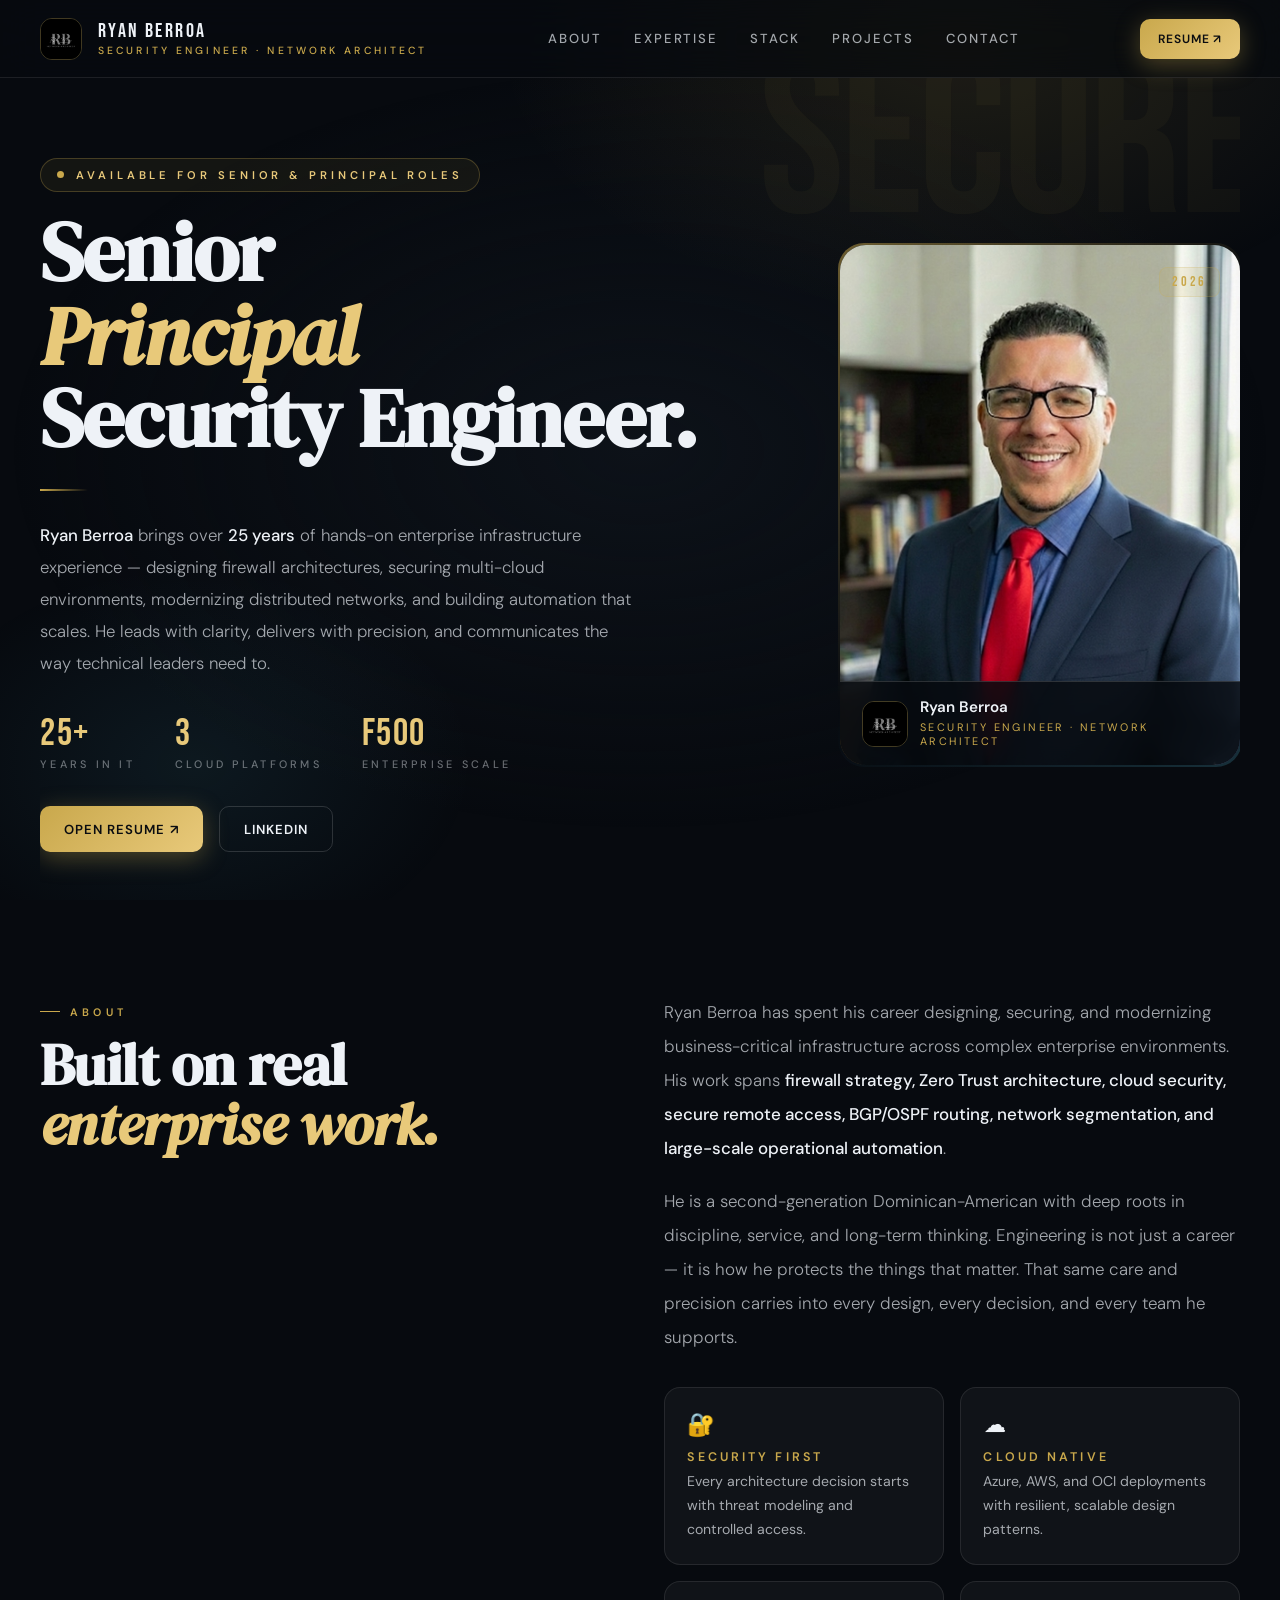
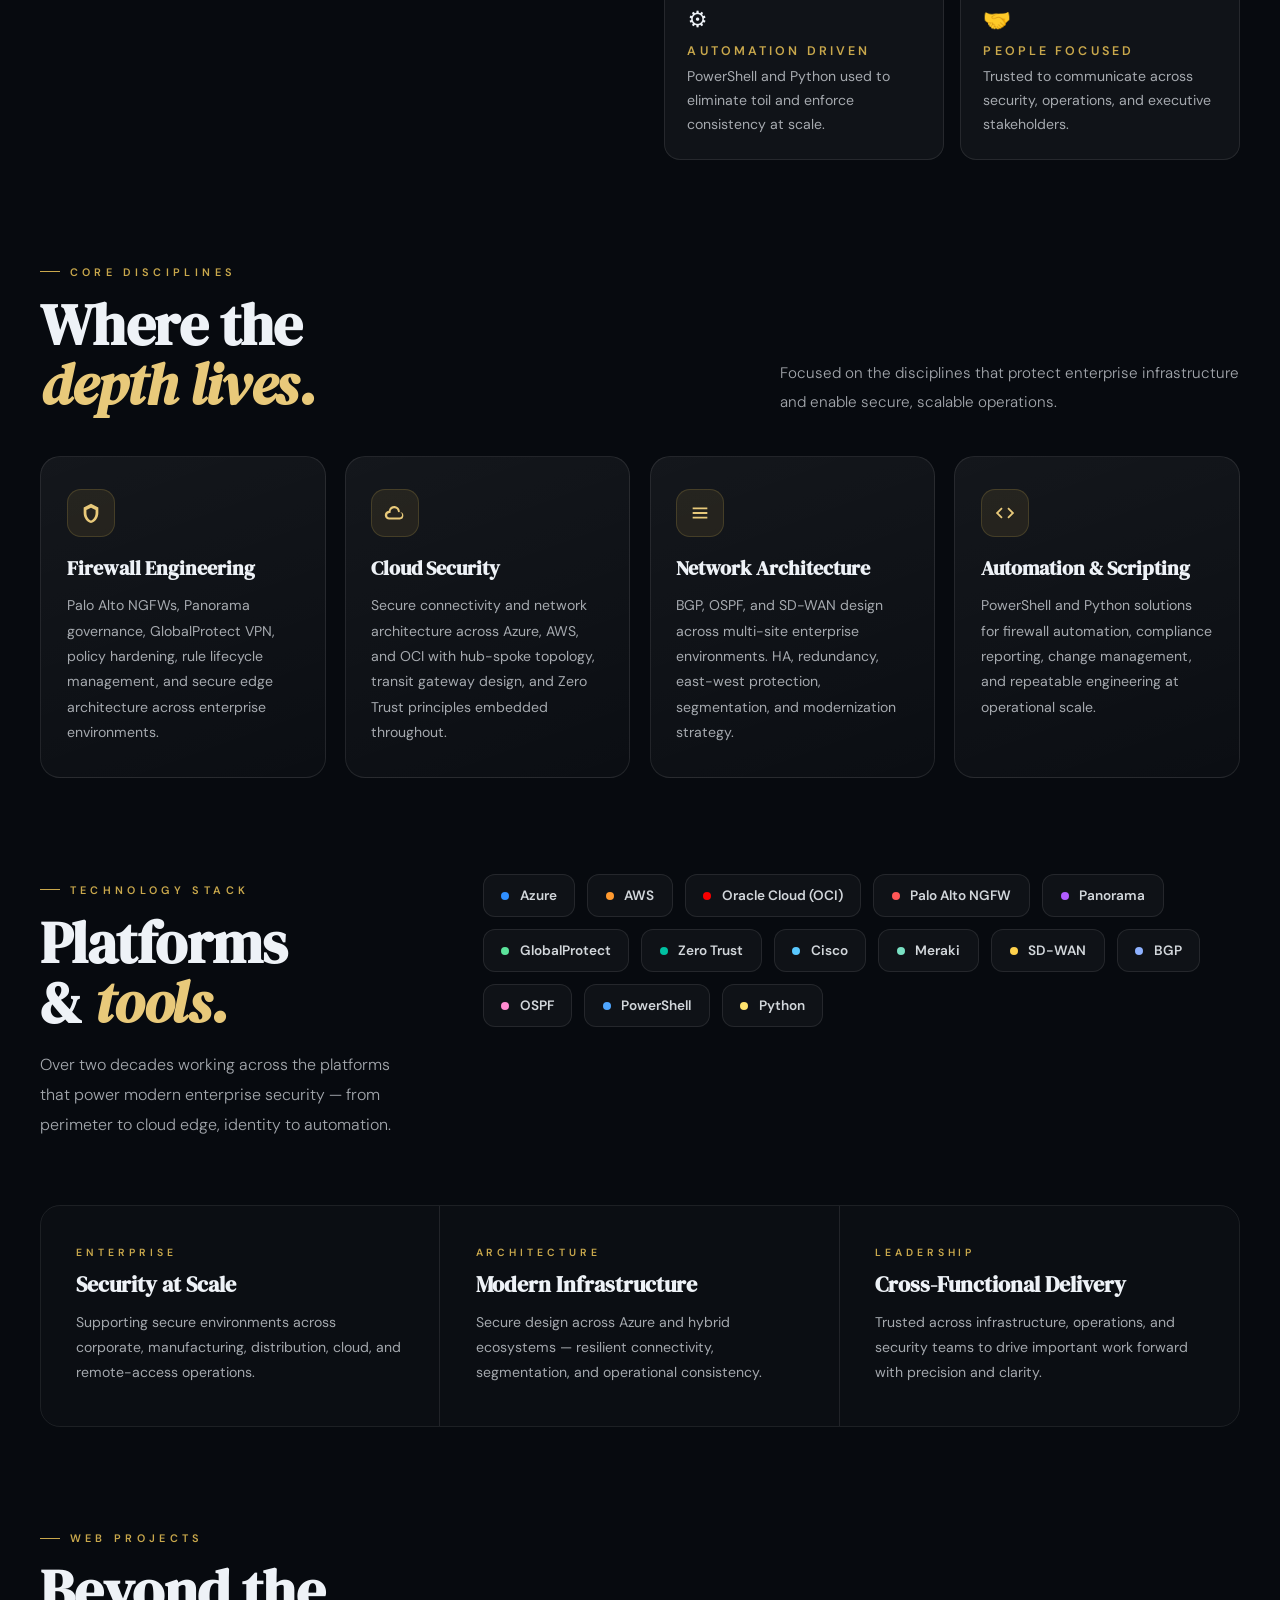
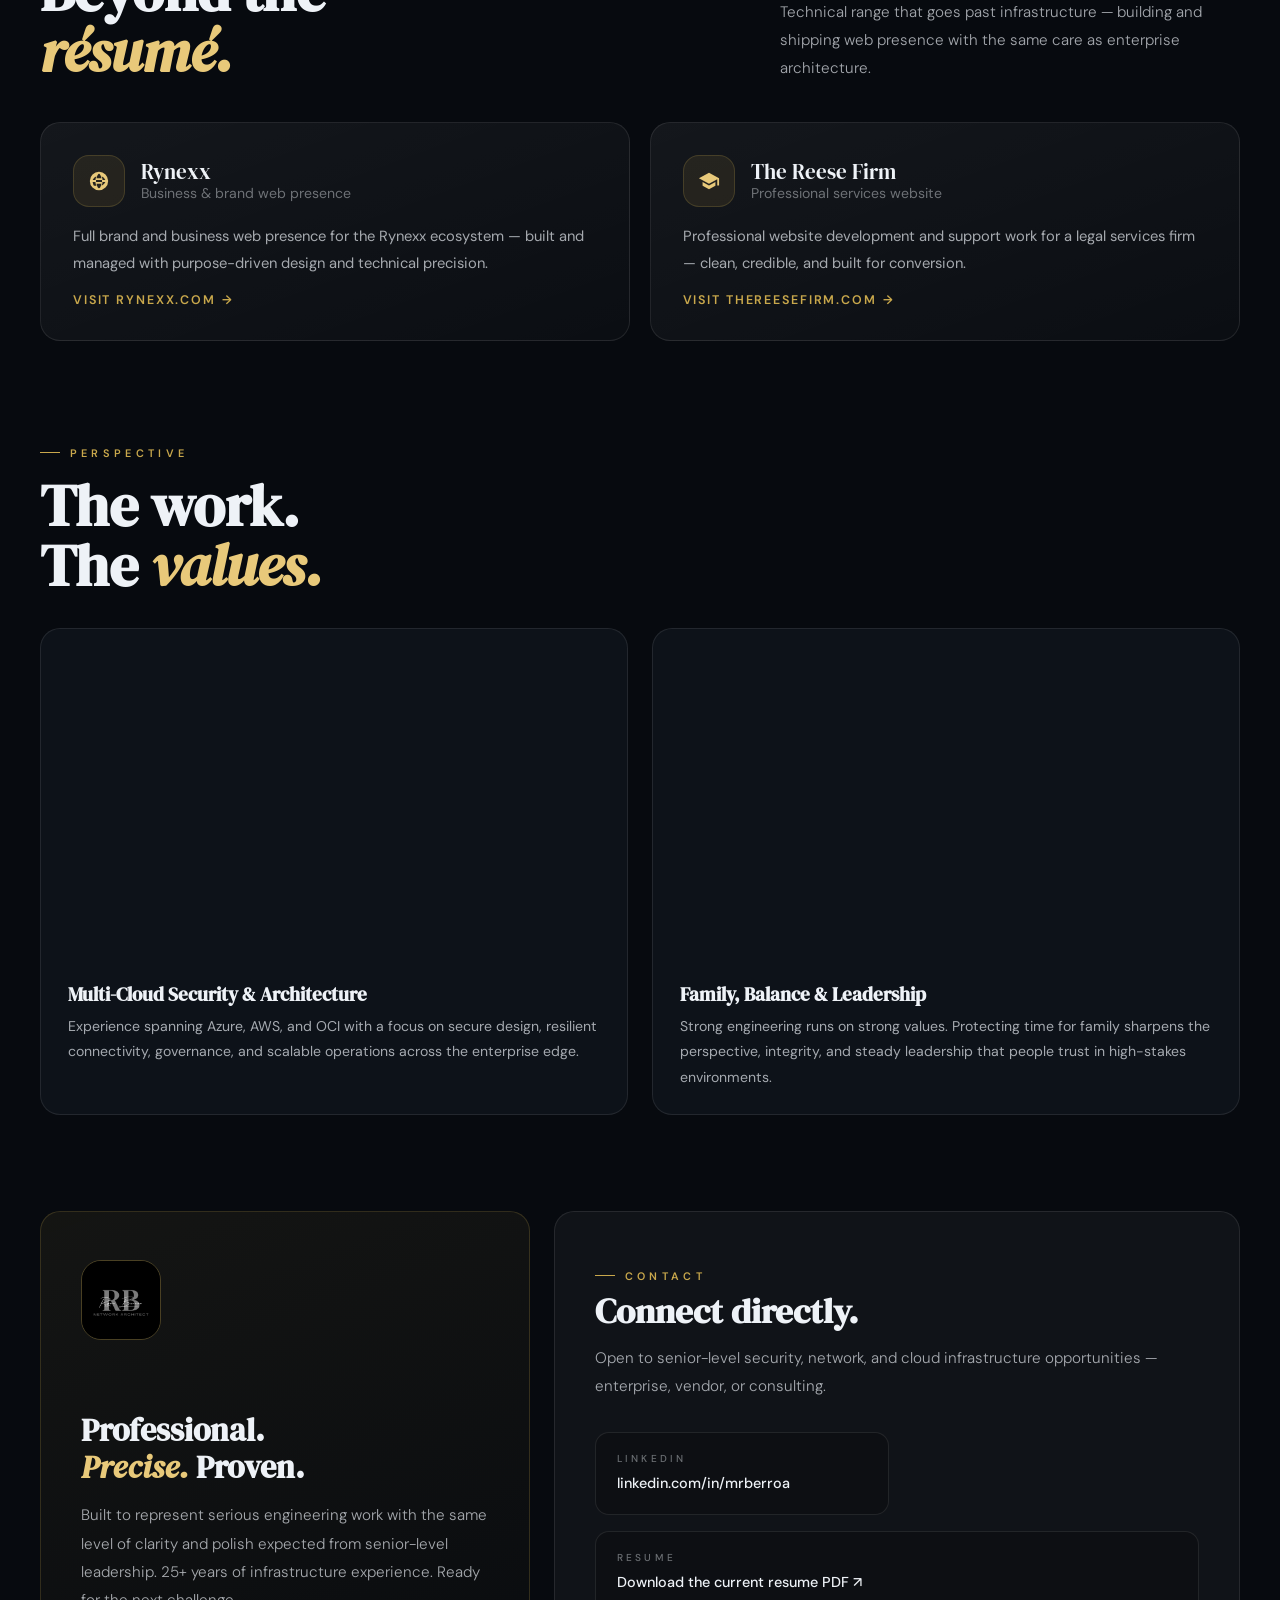
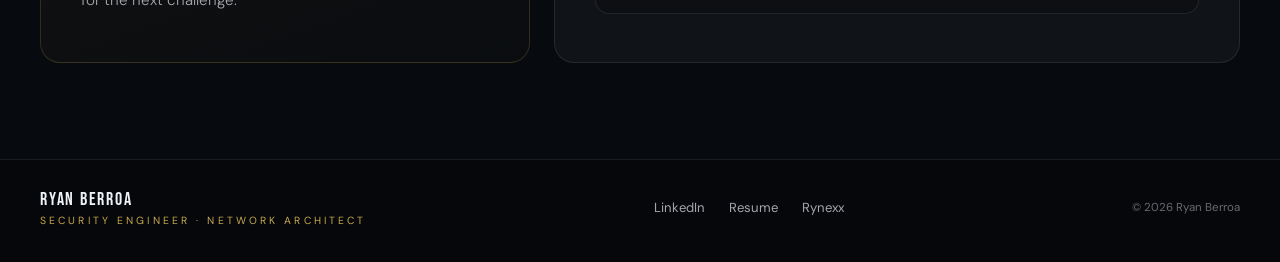
==== commit cd104f80: "Add files via upload" ====
--- a/index.html
+++ b/index.html
@@ -67,7 +67,6 @@
         <a href="#contact">Contact</a>
         <a href="assets/RyanBerroa_Resume.pdf" target="_blank" rel="noopener">View Resume ↗</a>
         <a href="https://www.linkedin.com/in/mrberroa/" target="_blank" rel="noopener">LinkedIn ↗</a>
-        <a href="https://linkedin.com/in/mrberroa">LinkedIn ↗</a>
       </div>
     </div>
   </header>
@@ -112,7 +111,6 @@
           <div class="hero-actions">
             <a class="button btn-gold" href="assets/RyanBerroa_Resume.pdf" target="_blank" rel="noopener">Open Resume ↗</a>
             <a class="button btn-ghost" href="https://www.linkedin.com/in/mrberroa/" target="_blank" rel="noopener">LinkedIn</a>
-            <a class="button btn-ghost" href="https://linkedin.com/in/mrberroa">LinkedIn</a>
           </div>
         </div>
 
@@ -389,7 +387,6 @@
         <div class="footer-sub">Security Engineer · Network Architect</div>
       </div>
       <div class="footer-links">
-        <a href="https://linkedin.com/in/mrberroa">LinkedIn</a>
         <a href="https://www.linkedin.com/in/mrberroa/" target="_blank" rel="noopener">LinkedIn</a>
         <a href="assets/RyanBerroa_Resume.pdf" target="_blank" rel="noopener">Resume</a>
         <a href="https://rynexx.com/" target="_blank" rel="noopener">Rynexx</a>
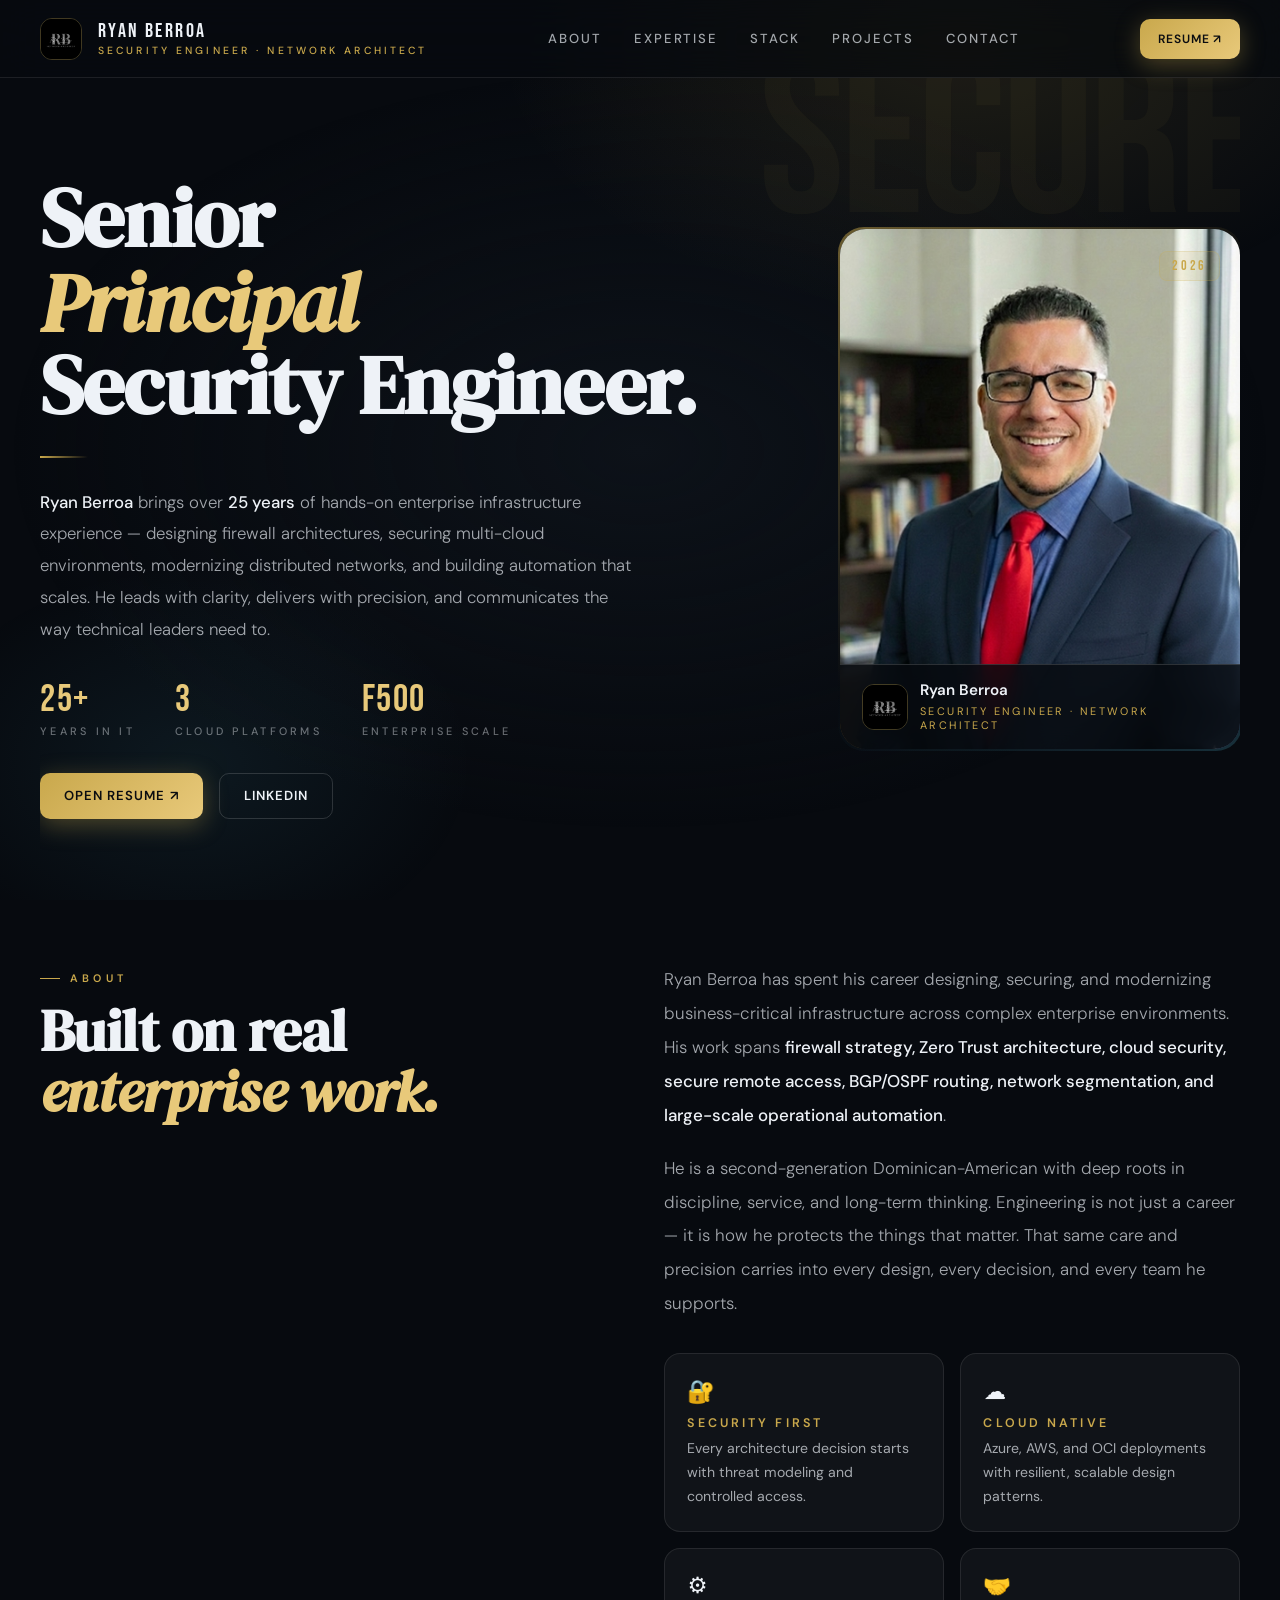
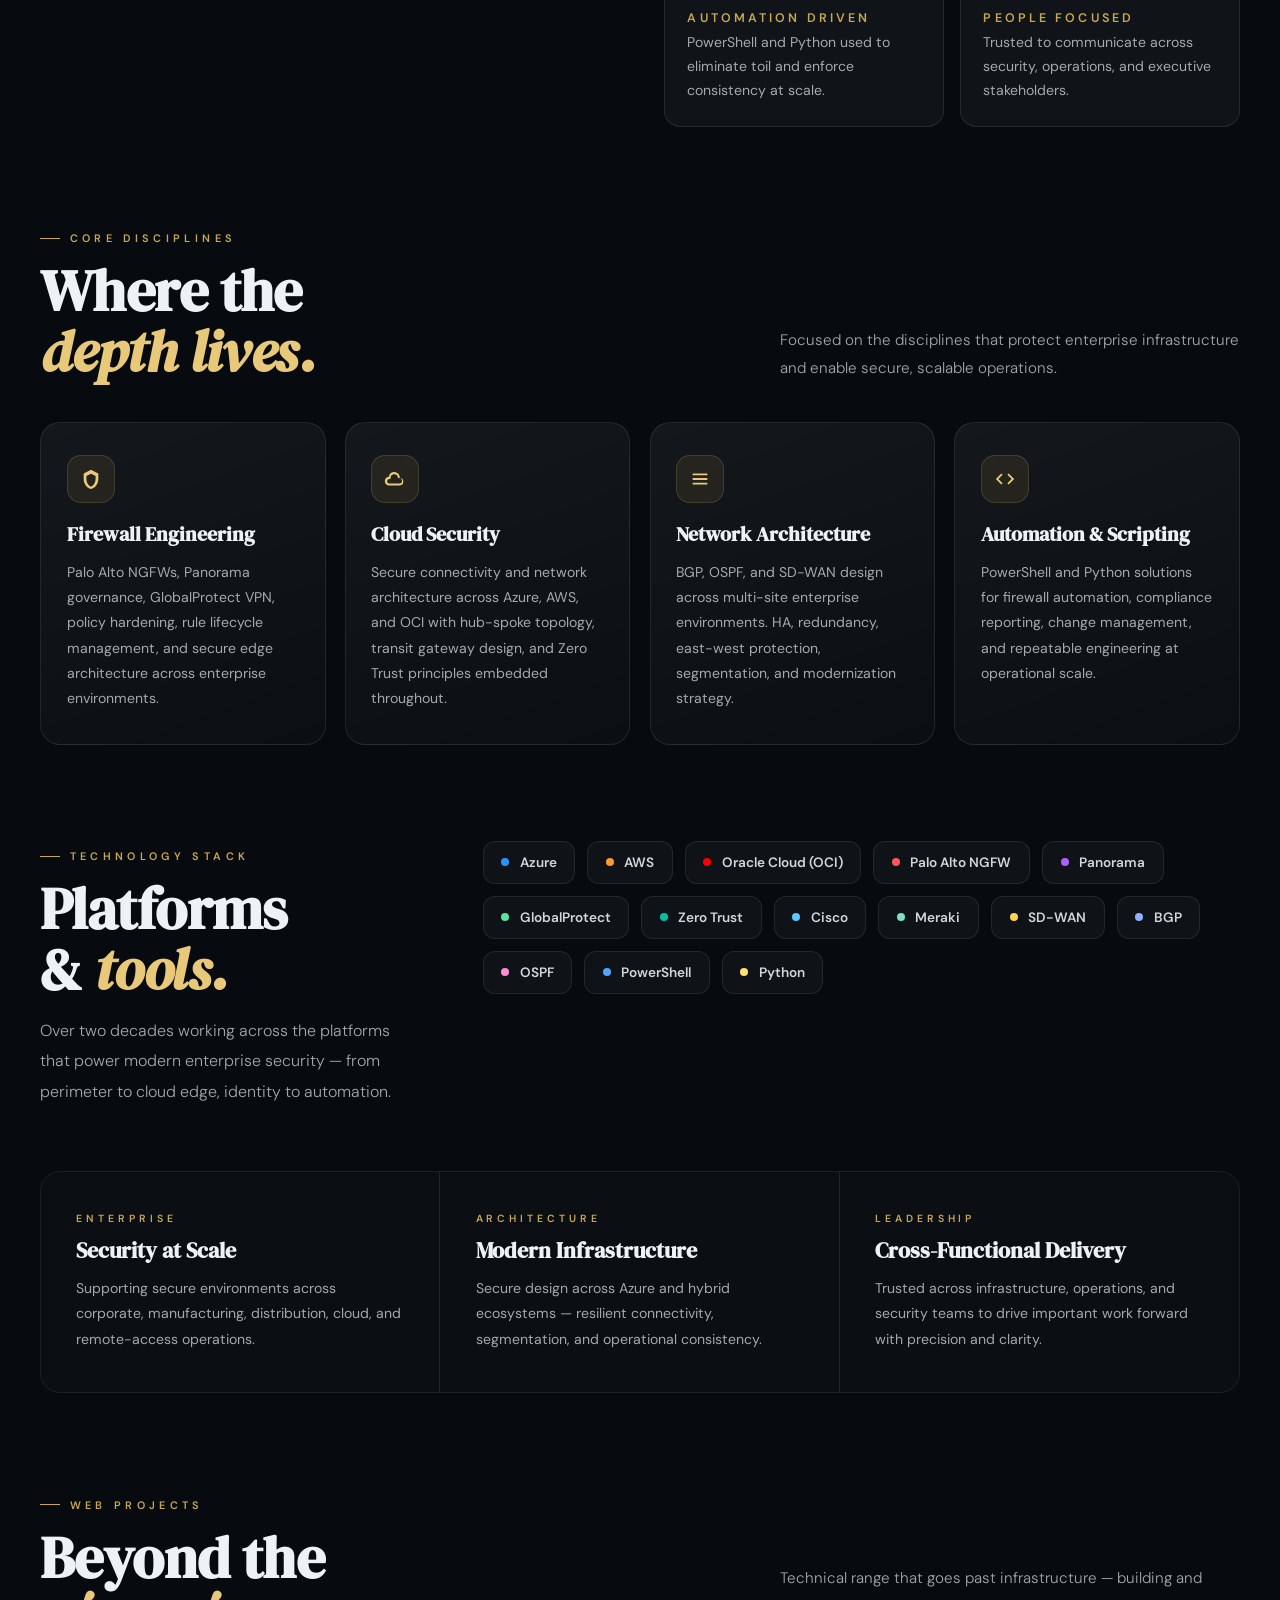
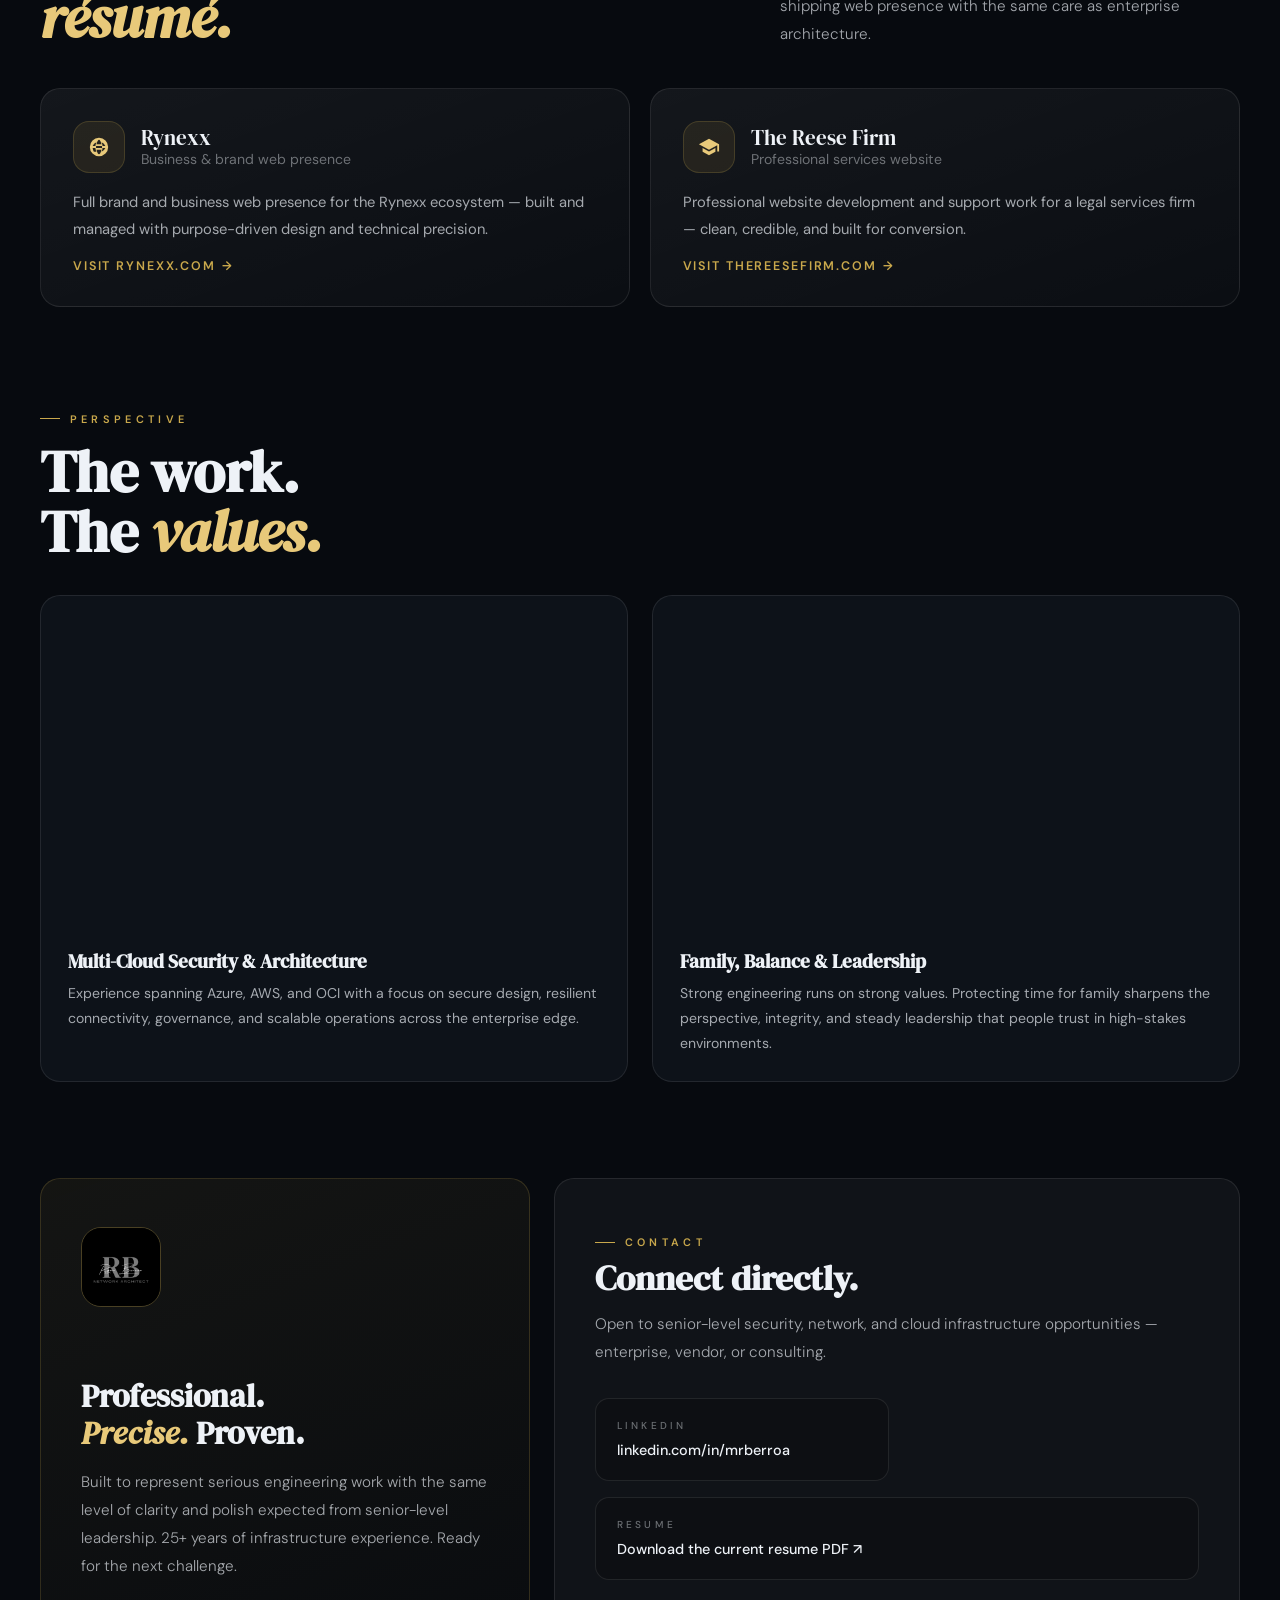
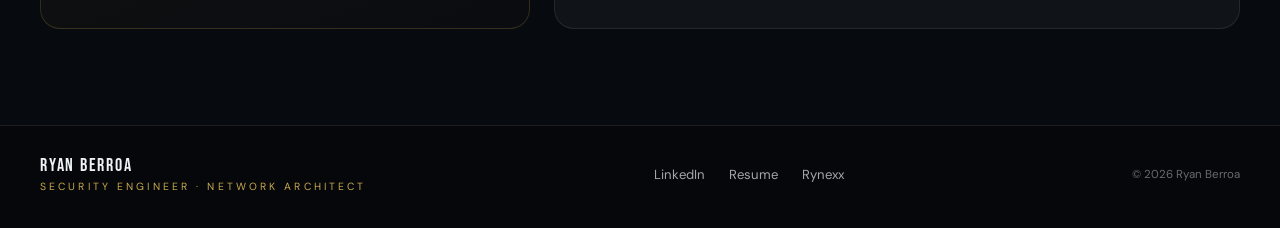
==== commit 1b0d13f0: "Hide availability banner until job search is ready to go public Co-Authored-By: Claude Sonnet 4.6 <n" ====
--- a/index.html
+++ b/index.html
@@ -80,7 +80,7 @@
       <div class="hero-layout">
         <!-- Left -->
         <div class="hero-copy">
-          <div class="hero-eyebrow">Available for Senior &amp; Principal Roles</div>
+          <!-- <div class="hero-eyebrow">Available for Senior &amp; Principal Roles</div> -->
 
           <h1>Senior<br><em>Principal</em><br>Security Engineer.</h1>
 
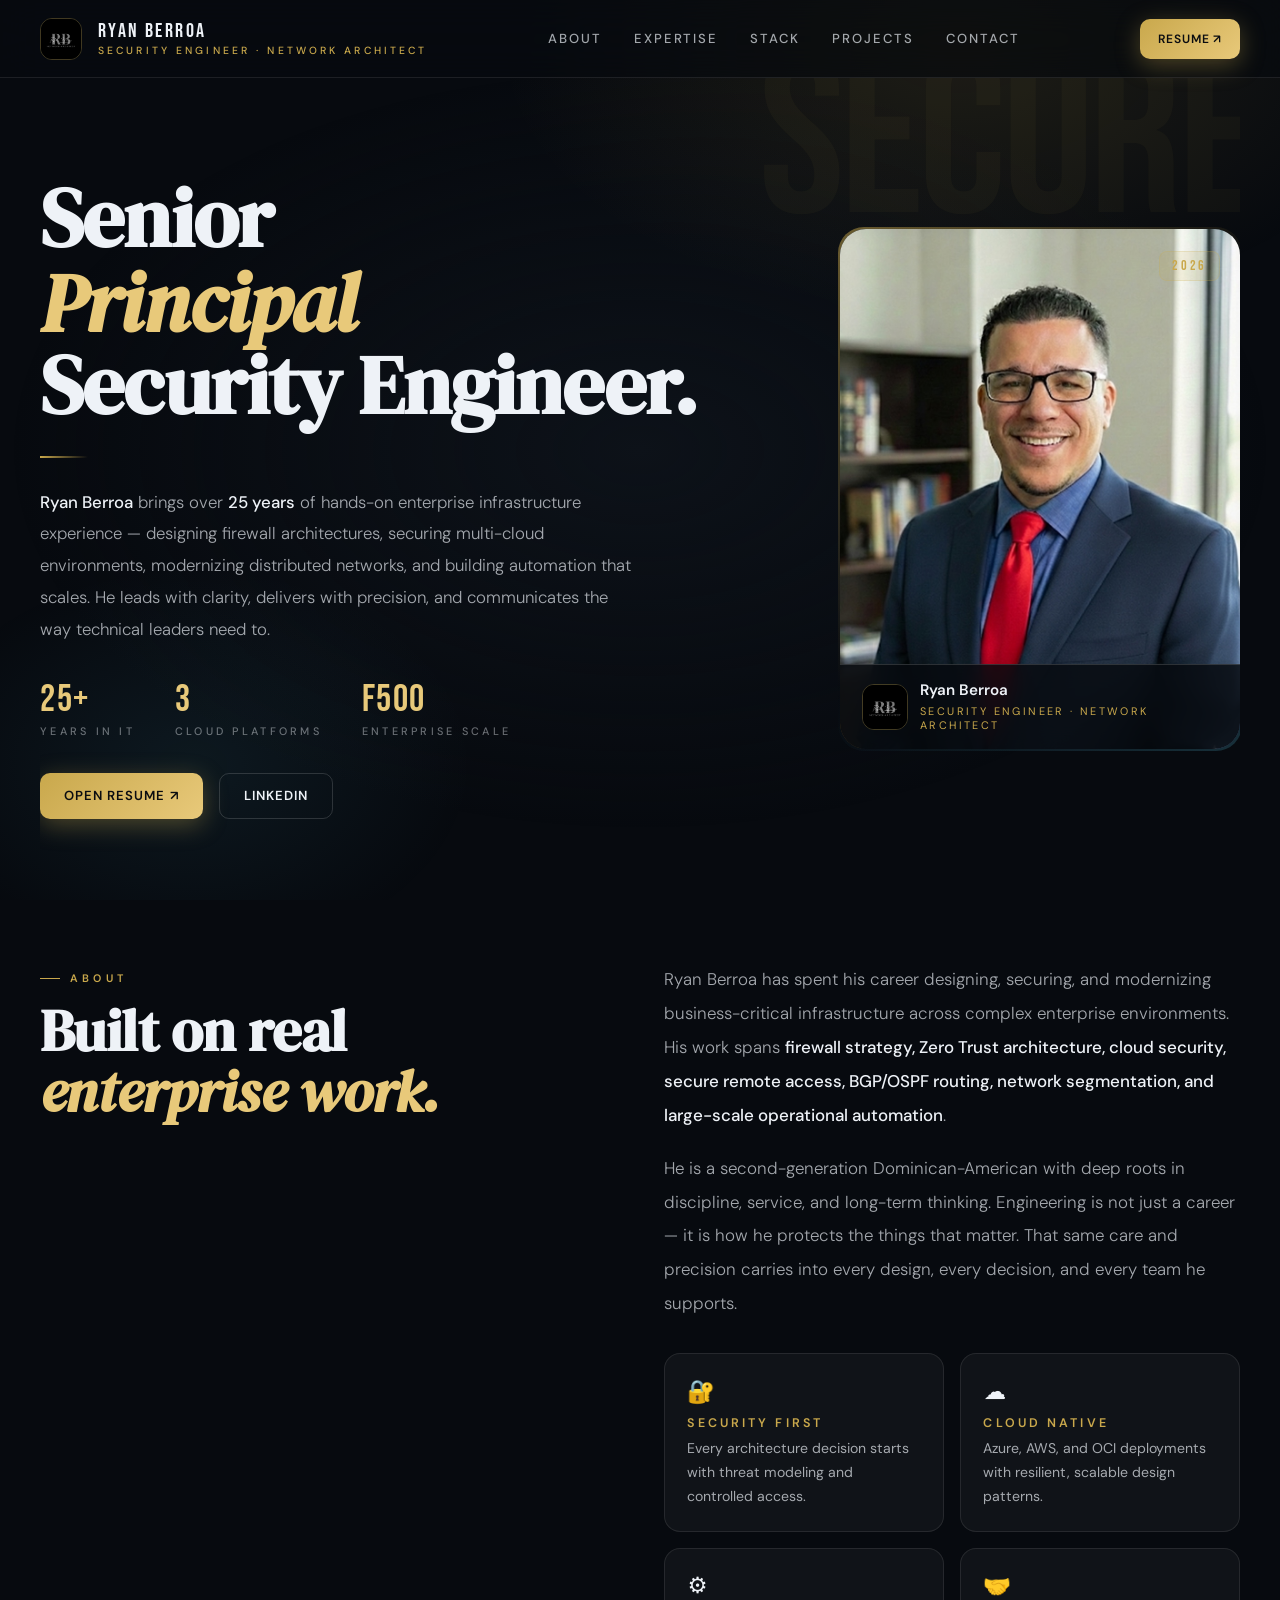
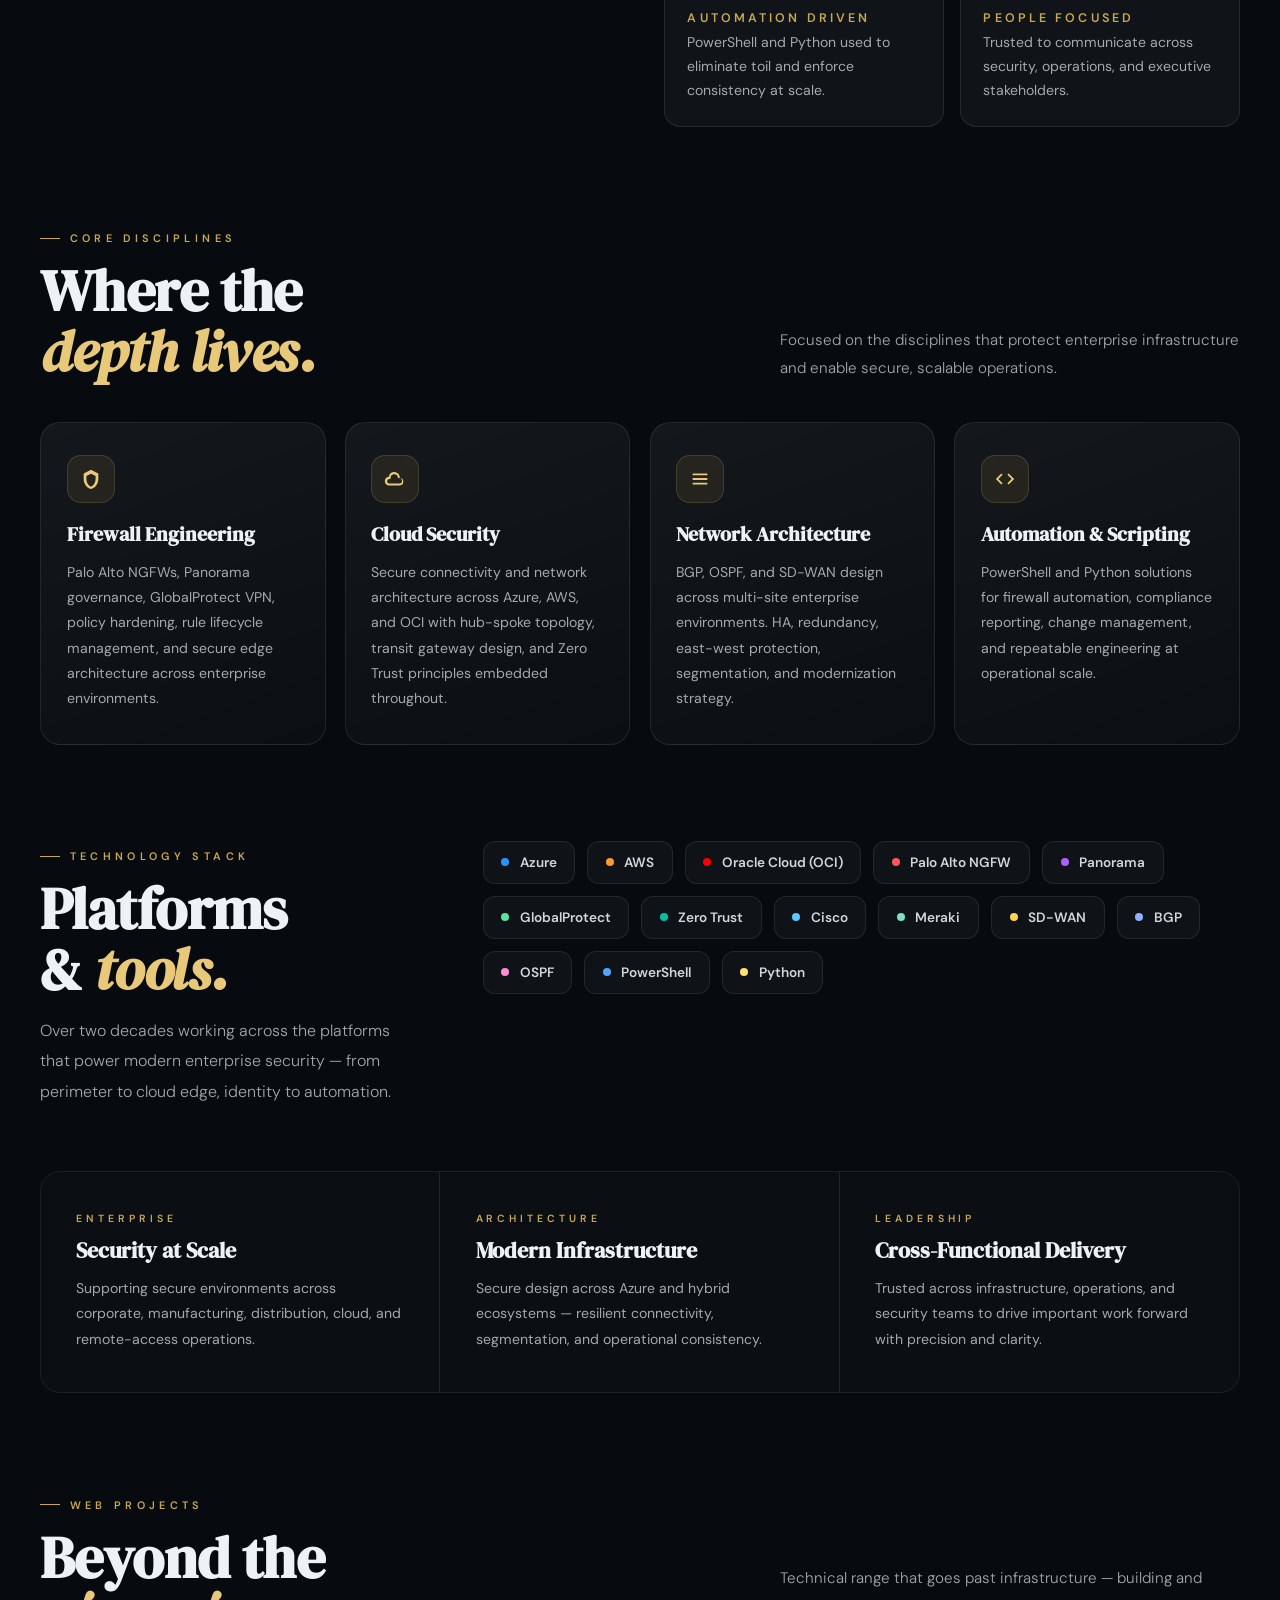
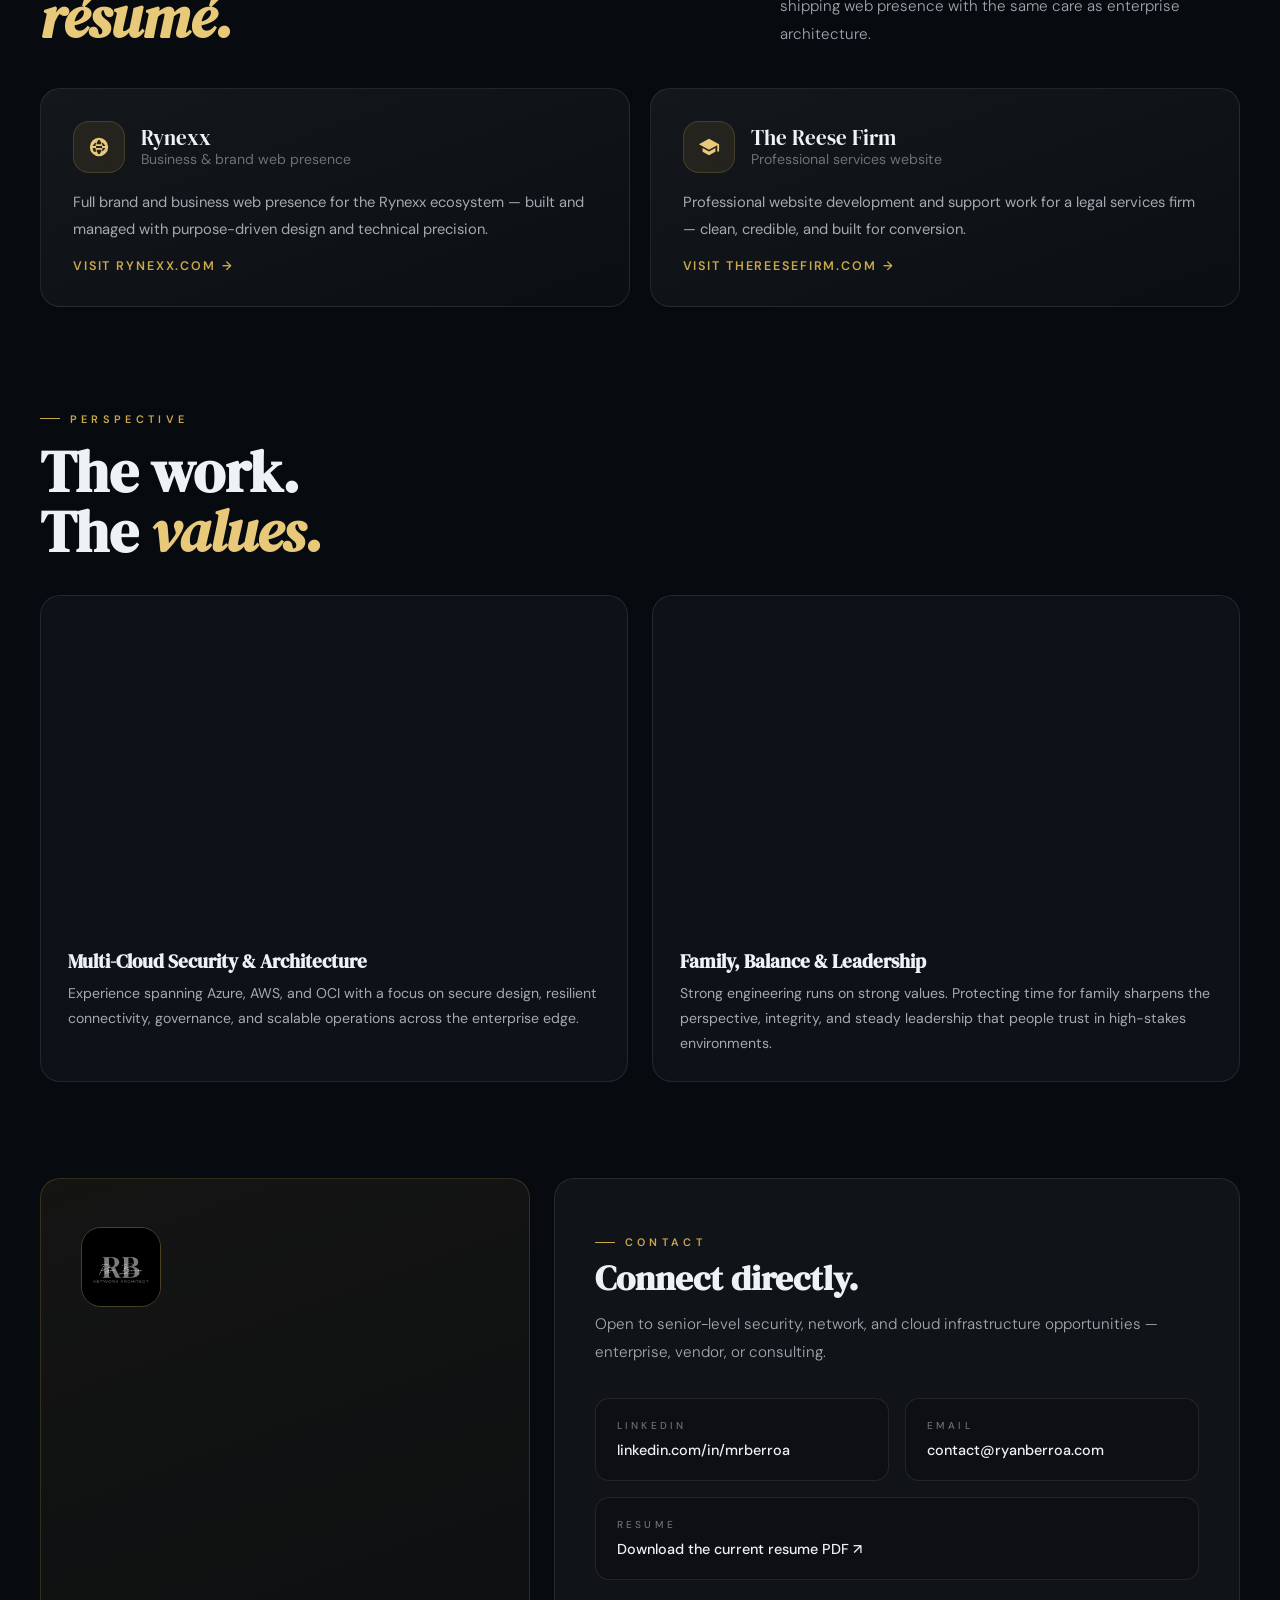
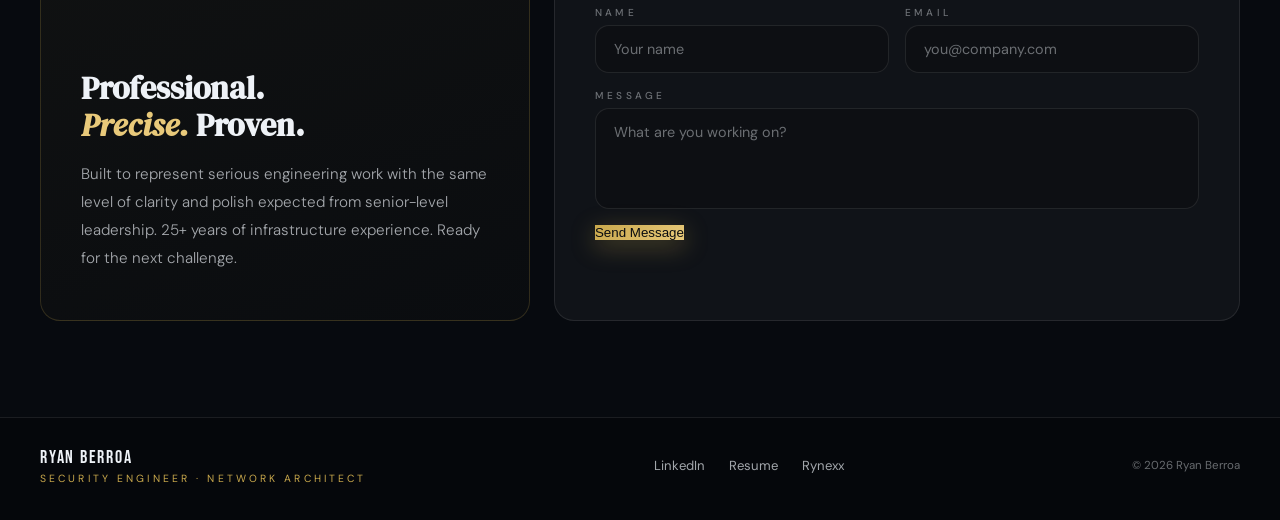
==== commit e952f916: "Add contact email + direct-message form wired to lead push pipeline - New Email contact box (contact" ====
--- a/index.html
+++ b/index.html
@@ -369,11 +369,38 @@
               <span>LinkedIn</span>
               <strong>linkedin.com/in/mrberroa</strong>
             </a>
+            <a class="contact-box" href="mailto:contact@ryanberroa.com">
+              <span>Email</span>
+              <strong>contact@ryanberroa.com</strong>
+            </a>
             <a class="contact-box wide" href="assets/RyanBerroa_Resume.pdf" target="_blank" rel="noopener">
               <span>Resume</span>
               <strong>Download the current resume PDF ↗</strong>
             </a>
           </div>
+
+          <form class="contact-form" id="contactForm" novalidate>
+            <div class="cf-row">
+              <div class="cf-field">
+                <label for="cfName">Name</label>
+                <input id="cfName" name="name" placeholder="Your name" autocomplete="name" required>
+              </div>
+              <div class="cf-field">
+                <label for="cfEmail">Email</label>
+                <input id="cfEmail" name="email" type="email" placeholder="you@company.com" autocomplete="email">
+              </div>
+            </div>
+            <div class="cf-field cf-hp" aria-hidden="true">
+              <label for="cfWebsite">Website</label>
+              <input id="cfWebsite" name="website" tabindex="-1" autocomplete="off">
+            </div>
+            <div class="cf-field">
+              <label for="cfMessage">Message</label>
+              <textarea id="cfMessage" name="message" rows="4" placeholder="What are you working on?" required></textarea>
+            </div>
+            <button class="btn btn-gold" type="submit">Send Message</button>
+            <div class="cf-note" id="cfNote" aria-live="polite"></div>
+          </form>
         </div>
       </div>
     </section>
@@ -423,6 +450,50 @@
     });
   }, { threshold: 0.12 });
   reveals.forEach(function(el){ io.observe(el); });
+
+  // Contact form — POST to the Rynexx lead pipeline (push notification)
+  var form = document.getElementById('contactForm');
+  if(form){
+    var note = document.getElementById('cfNote');
+    var btn  = form.querySelector('button[type="submit"]');
+    var loaded = Date.now();
+    form.addEventListener('submit', function(e){
+      e.preventDefault();
+      var get = function(n){ var f = form.querySelector('[name="'+n+'"]'); return f ? f.value.trim() : ''; };
+      var payload = {
+        name: get('name'),
+        email: get('email'),
+        message: get('message'),
+        website: get('website'),
+        t: loaded,
+        source: 'ryanberroa.com'
+      };
+      if(!payload.name || !payload.message){
+        if(note) note.textContent = 'Please fill in your name and message.';
+        return;
+      }
+      if(btn) btn.disabled = true;
+      if(note) note.textContent = 'Sending…';
+      fetch('https://rynexx.com/api/contact', {
+        method: 'POST',
+        headers: {'Content-Type':'application/json'},
+        body: JSON.stringify(payload)
+      }).then(function(r){ return r.json().catch(function(){ return {ok:false}; }); })
+        .then(function(res){
+          if(res.ok){
+            if(note) note.textContent = "Got it — I'll be in touch shortly.";
+            form.reset();
+            setTimeout(function(){ if(note) note.textContent = ''; }, 8000);
+          } else {
+            if(note) note.textContent = res.error || 'Something went wrong — please email contact@ryanberroa.com.';
+          }
+        })
+        .catch(function(){
+          if(note) note.textContent = 'Network error — please email contact@ryanberroa.com.';
+        })
+        .finally(function(){ if(btn) btn.disabled = false; });
+    });
+  }
 })();
 </script>
 </body>
--- a/styles.css
+++ b/styles.css
@@ -294,6 +294,23 @@
 .contact-box strong{display:block;font-size:.9rem;line-height:1.5;color:var(--text);font-weight:500}
 .contact-box.wide{grid-column:1/-1}
 
+/* Contact form */
+.contact-form{margin-top:1.6rem;display:flex;flex-direction:column;gap:1rem}
+.cf-row{display:grid;grid-template-columns:1fr 1fr;gap:1rem}
+.cf-field{display:flex;flex-direction:column;gap:.4rem}
+.cf-field label{font-size:.63rem;letter-spacing:.32em;text-transform:uppercase;color:var(--soft);font-weight:500}
+.cf-field input,.cf-field textarea{
+  padding:.85rem 1.1rem;border-radius:14px;border:1px solid var(--border);
+  background:rgba(0,0,0,.2);color:var(--text);font-family:var(--font-sans);
+  font-size:.9rem;outline:none;resize:none;transition:border-color .2s,background .2s;
+}
+.cf-field input:focus,.cf-field textarea:focus{border-color:rgba(201,168,76,.35);background:rgba(201,168,76,.05)}
+.cf-field input::placeholder,.cf-field textarea::placeholder{color:var(--soft)}
+.cf-hp{position:absolute;left:-9999px;top:-9999px;opacity:0;pointer-events:none}
+.contact-form .btn{border:none;cursor:pointer;align-self:flex-start}
+.cf-note{font-size:.82rem;color:var(--gold2);min-height:1rem}
+@media(max-width:640px){.cf-row{grid-template-columns:1fr}}
+
 /* Footer */
 .site-footer{
   margin-top:6rem;border-top:1px solid var(--border);
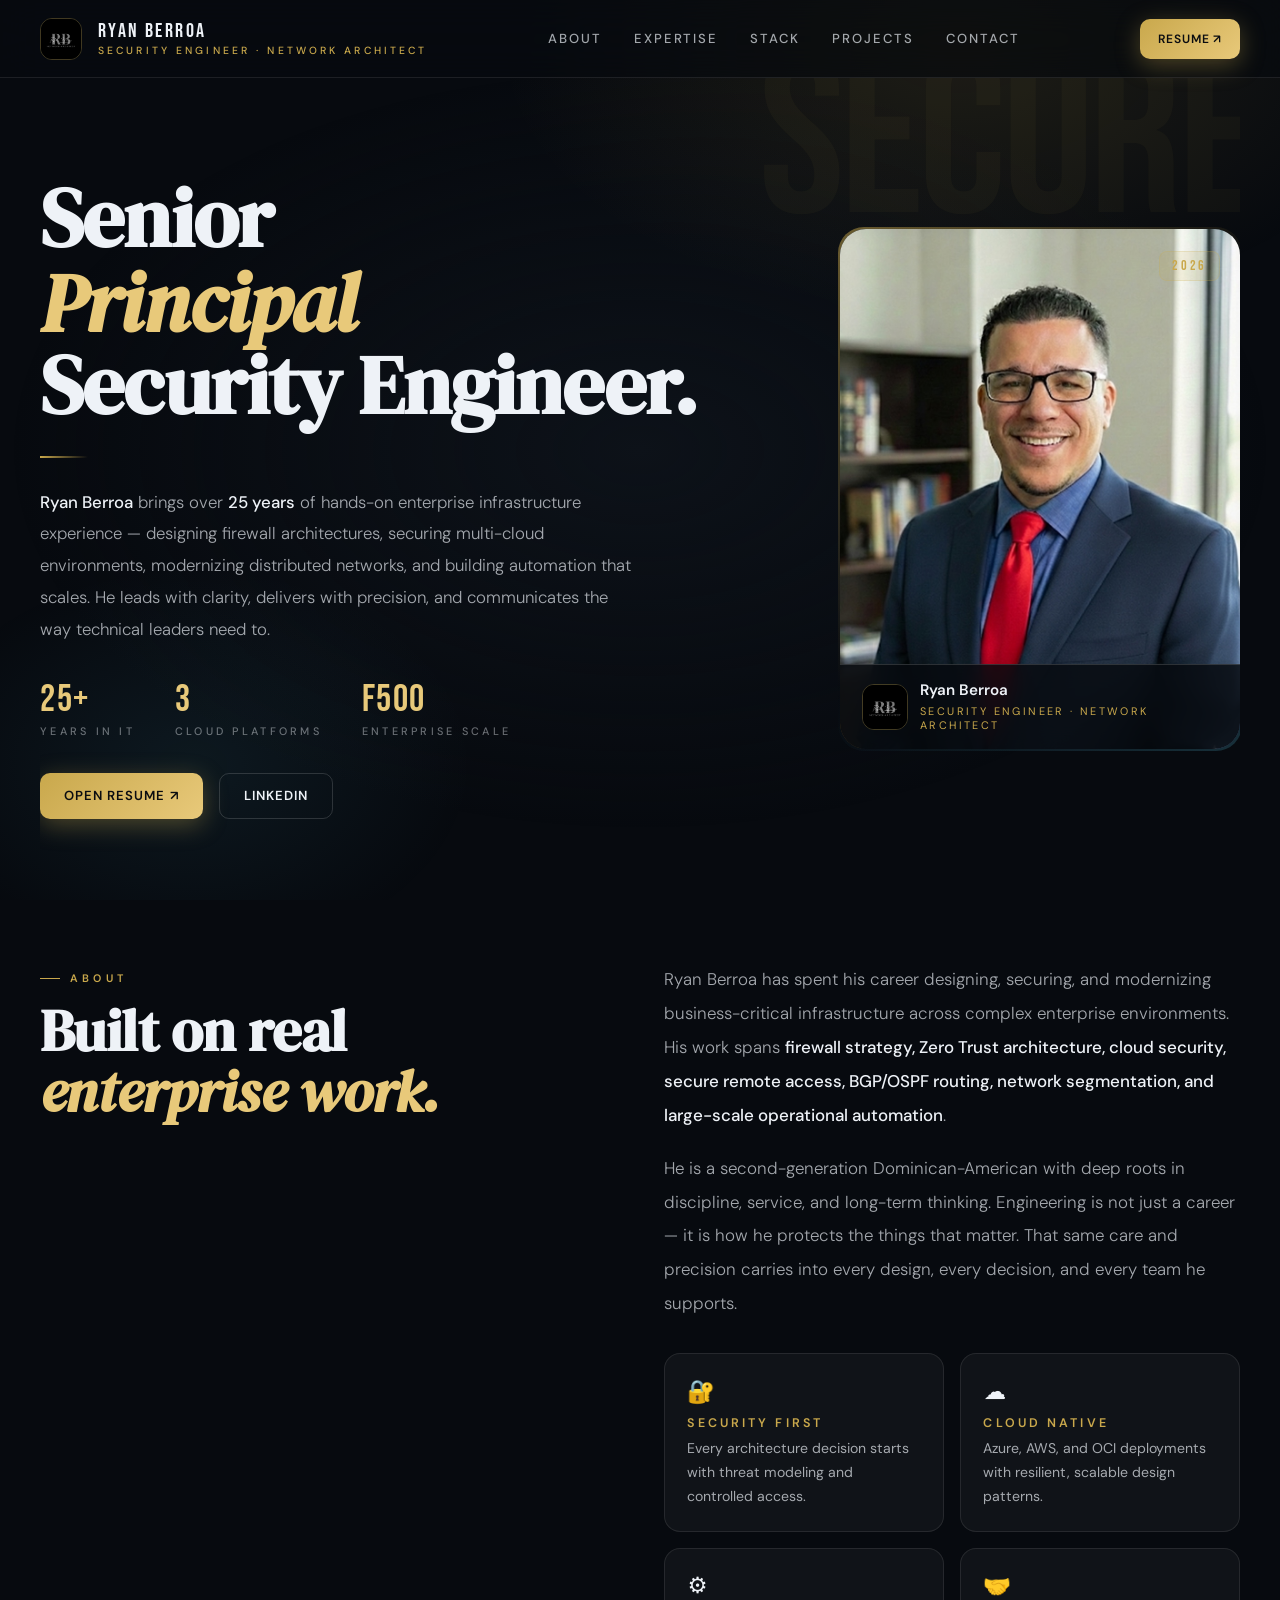
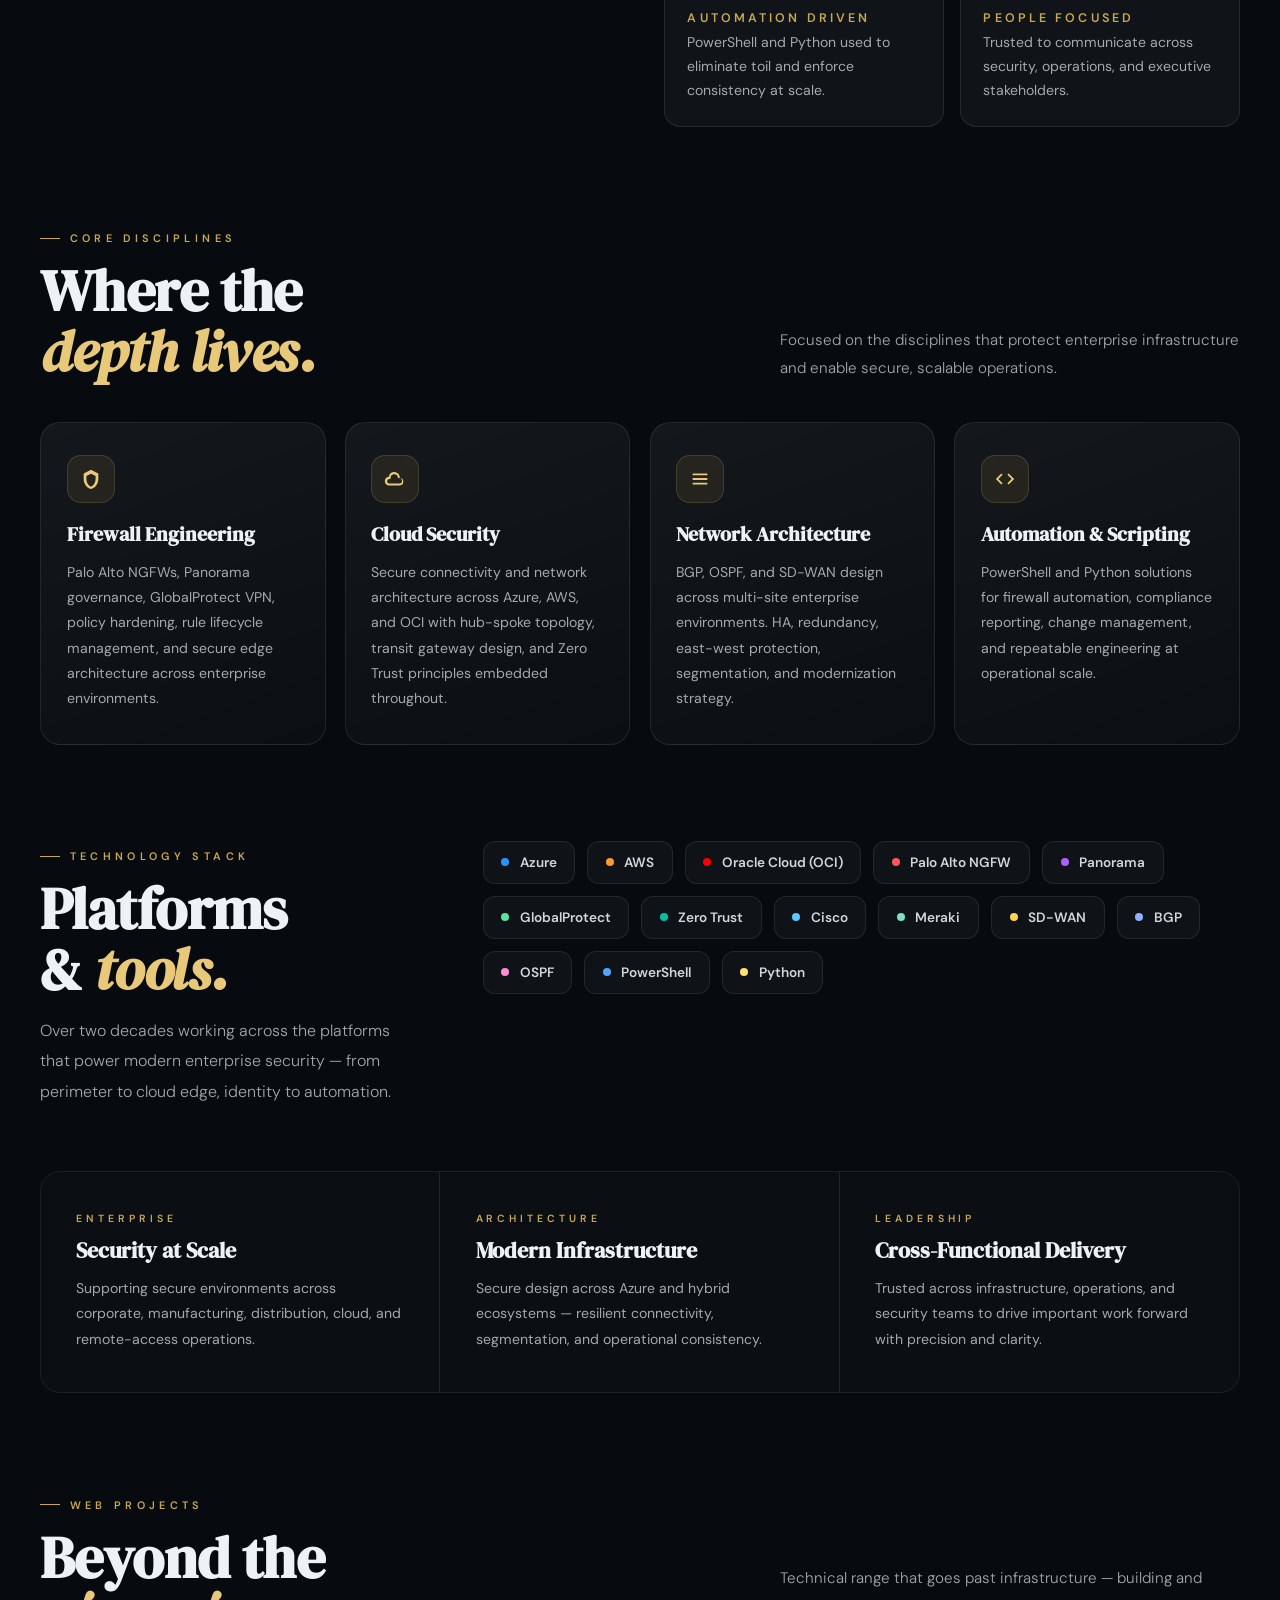
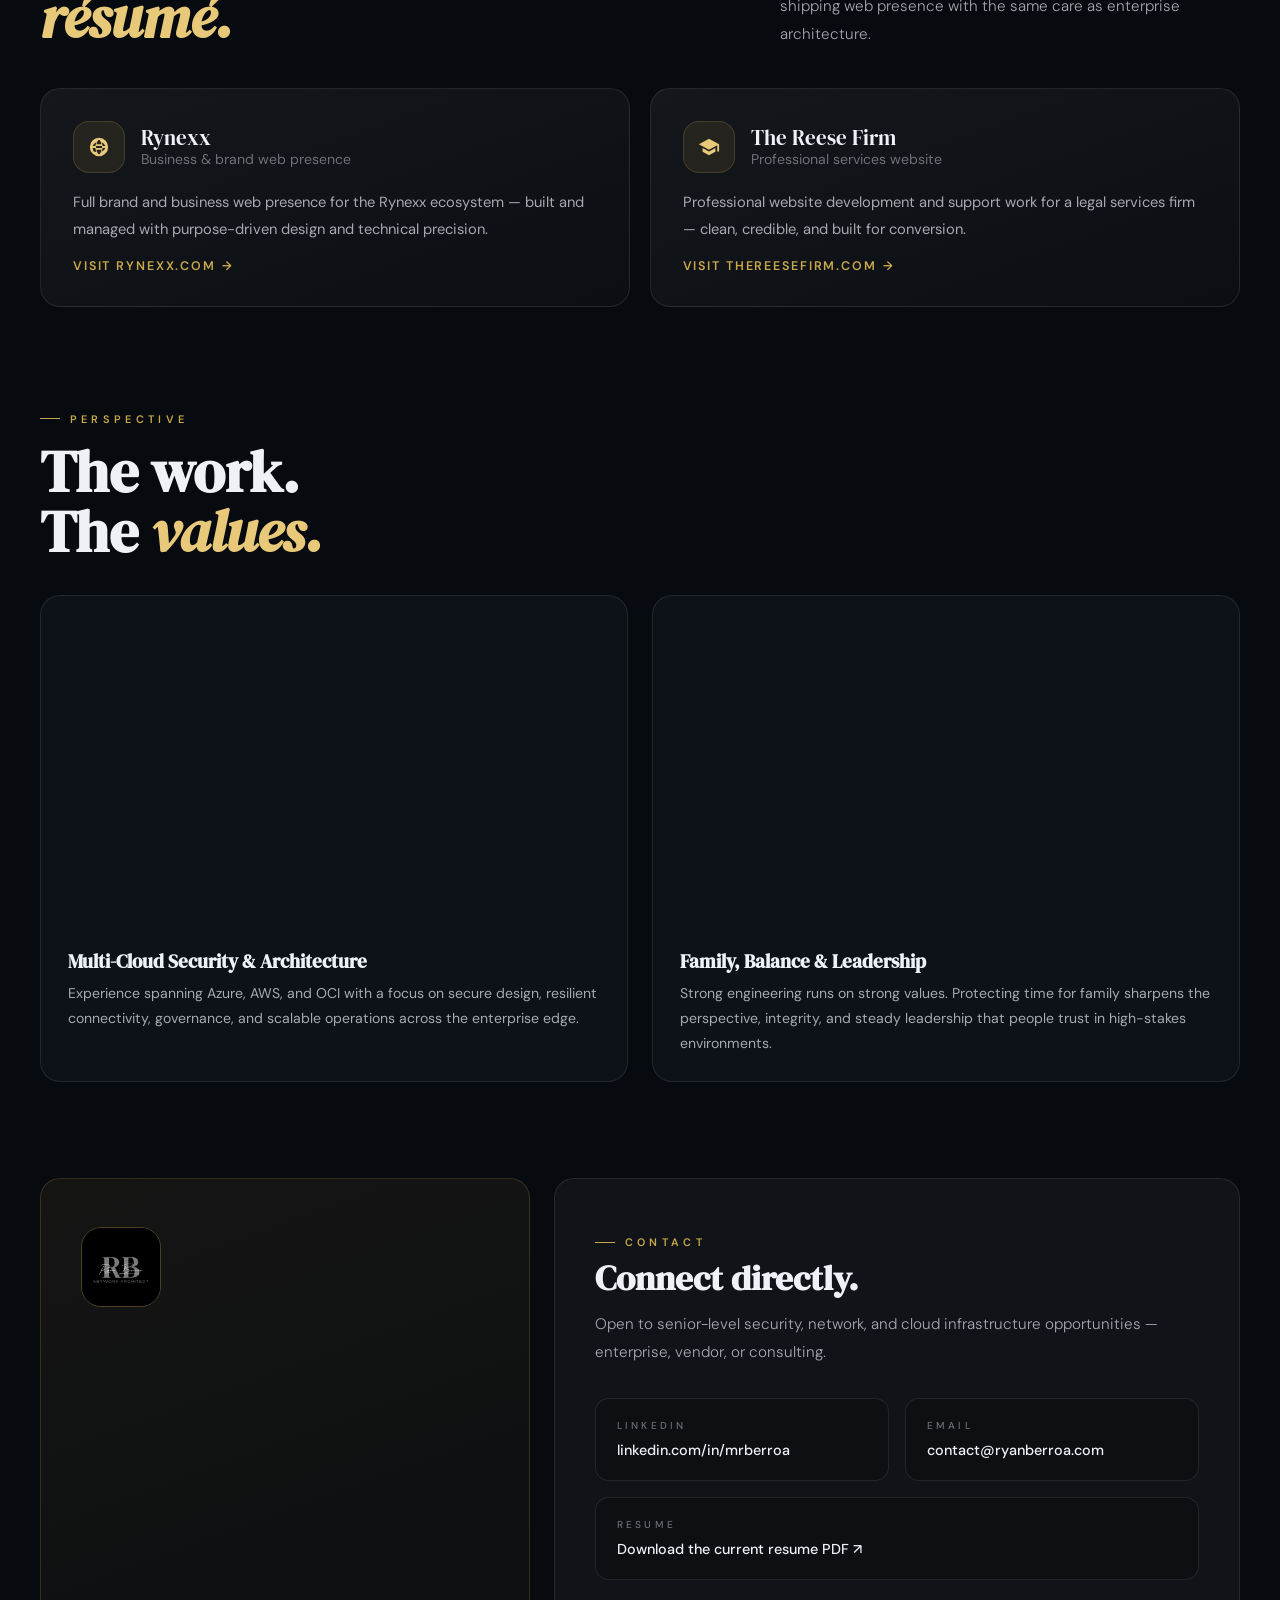
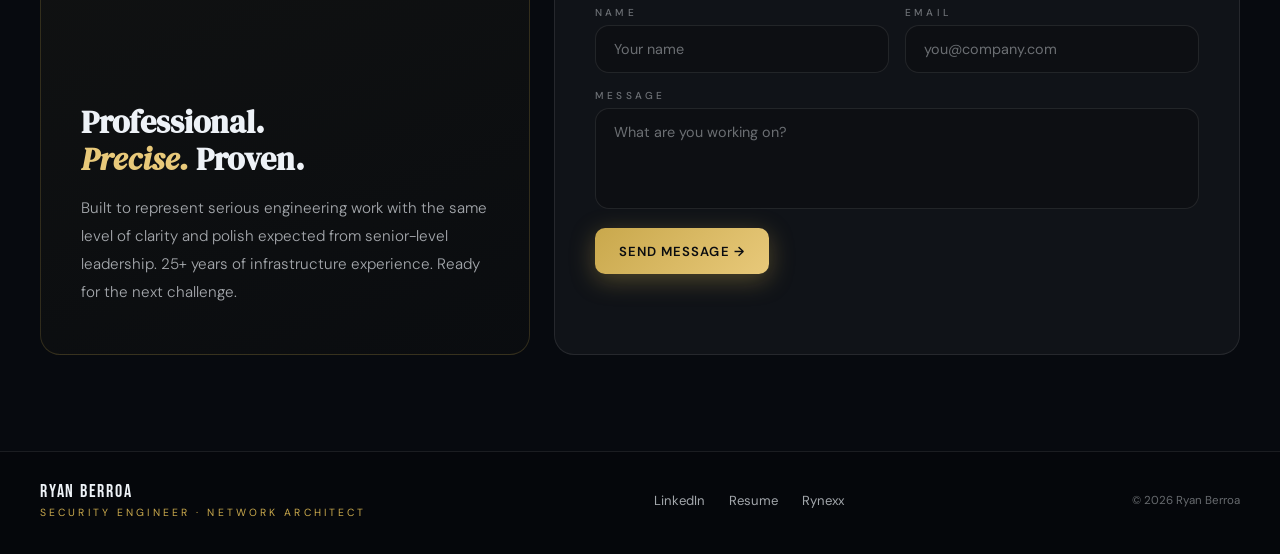
==== commit ff4c0191: "Fix send button: use theme .button class (was unstyled raw button) Co-Authored-By: Claude Fable 5 <n" ====
--- a/index.html
+++ b/index.html
@@ -398,7 +398,7 @@
               <label for="cfMessage">Message</label>
               <textarea id="cfMessage" name="message" rows="4" placeholder="What are you working on?" required></textarea>
             </div>
-            <button class="btn btn-gold" type="submit">Send Message</button>
+            <button class="button btn-gold" type="submit">Send Message →</button>
             <div class="cf-note" id="cfNote" aria-live="polite"></div>
           </form>
         </div>
--- a/styles.css
+++ b/styles.css
@@ -307,7 +307,7 @@
 .cf-field input:focus,.cf-field textarea:focus{border-color:rgba(201,168,76,.35);background:rgba(201,168,76,.05)}
 .cf-field input::placeholder,.cf-field textarea::placeholder{color:var(--soft)}
 .cf-hp{position:absolute;left:-9999px;top:-9999px;opacity:0;pointer-events:none}
-.contact-form .btn{border:none;cursor:pointer;align-self:flex-start}
+.contact-form .button{align-self:flex-start;margin-top:.2rem}
 .cf-note{font-size:.82rem;color:var(--gold2);min-height:1rem}
 @media(max-width:640px){.cf-row{grid-template-columns:1fr}}
 
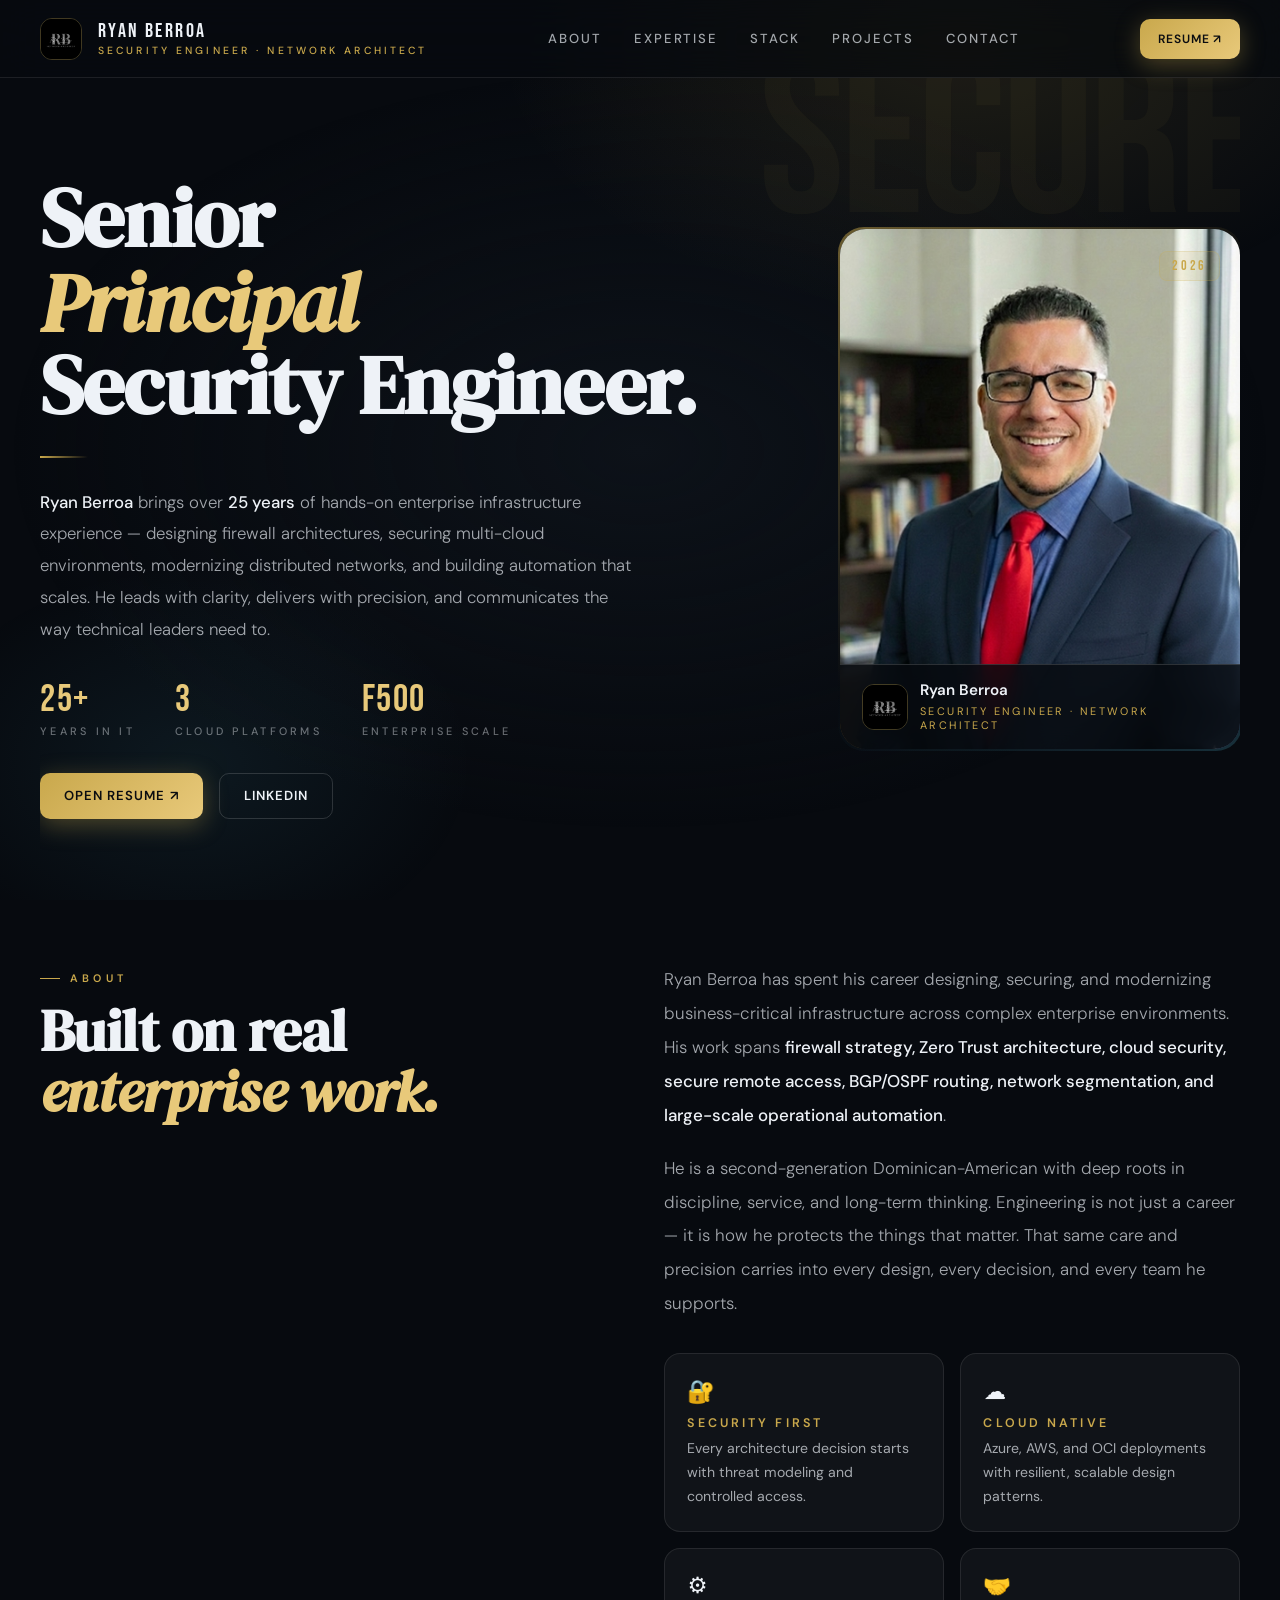
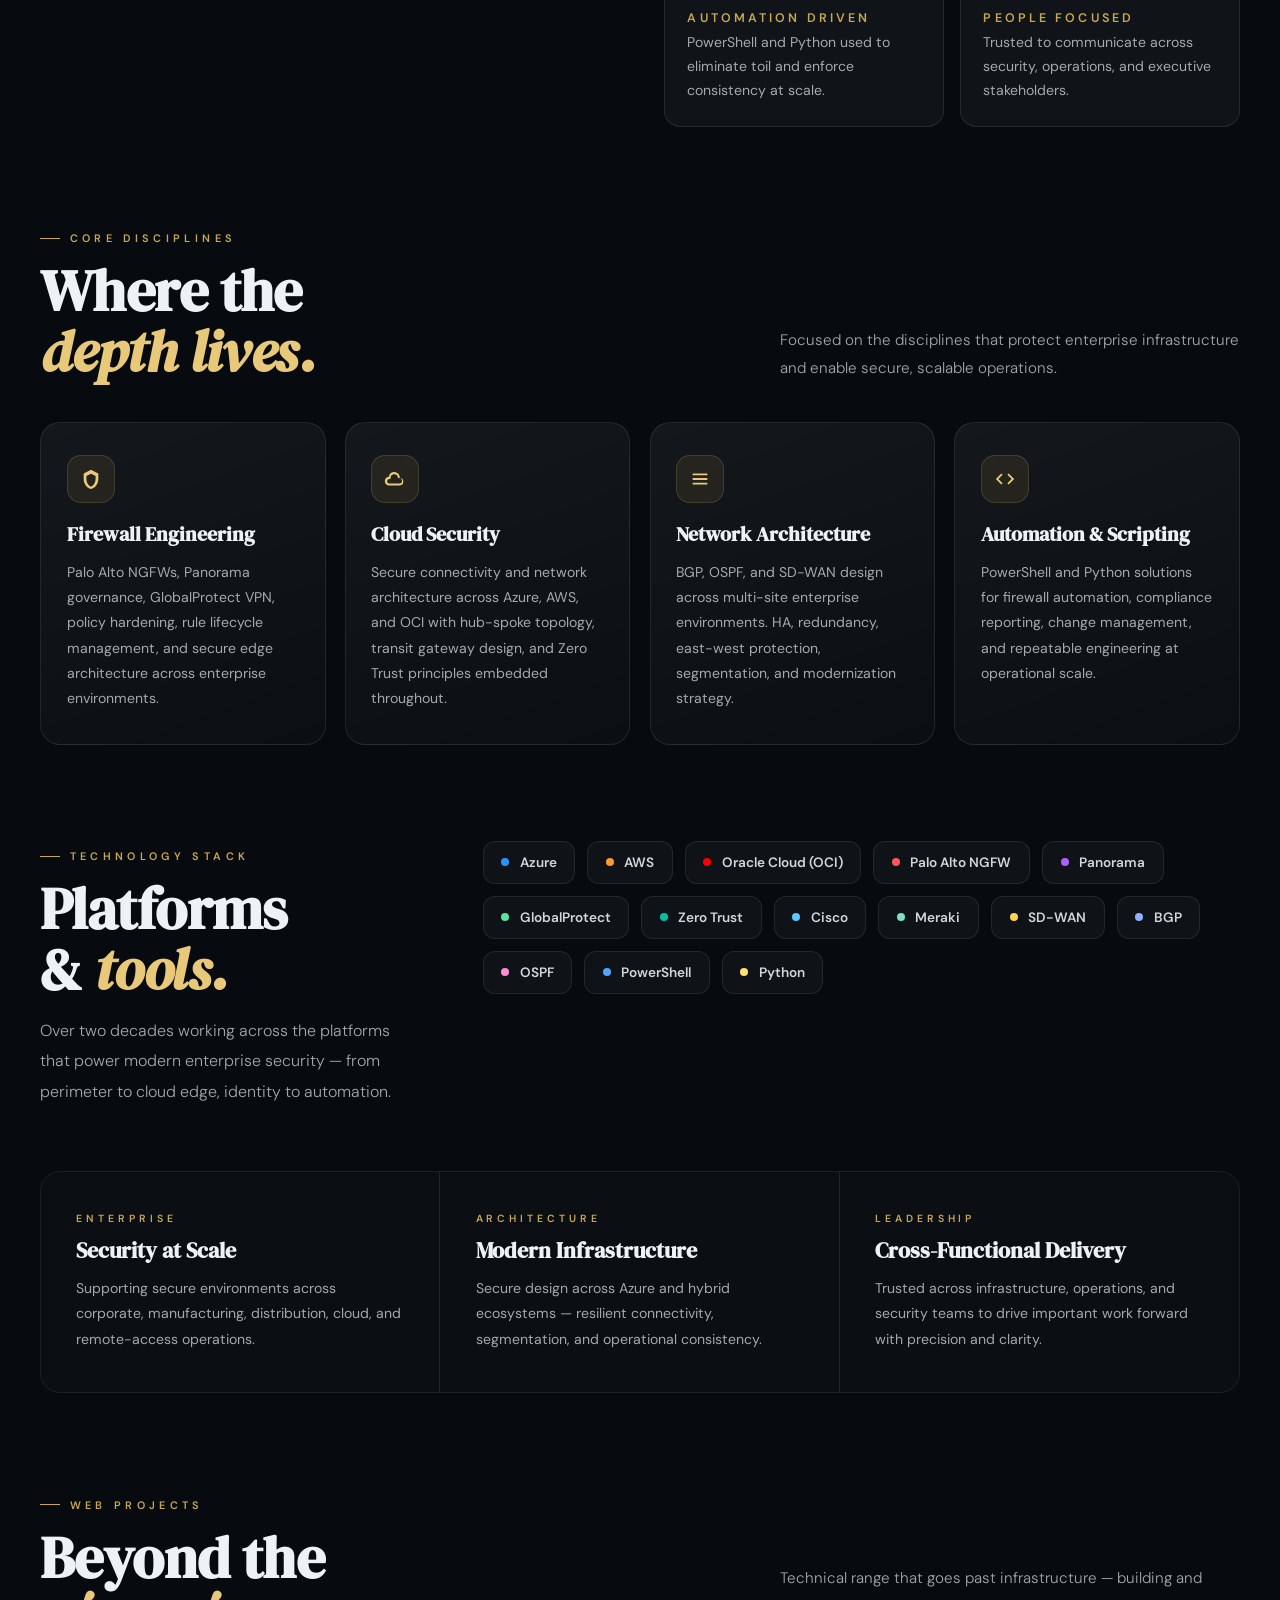
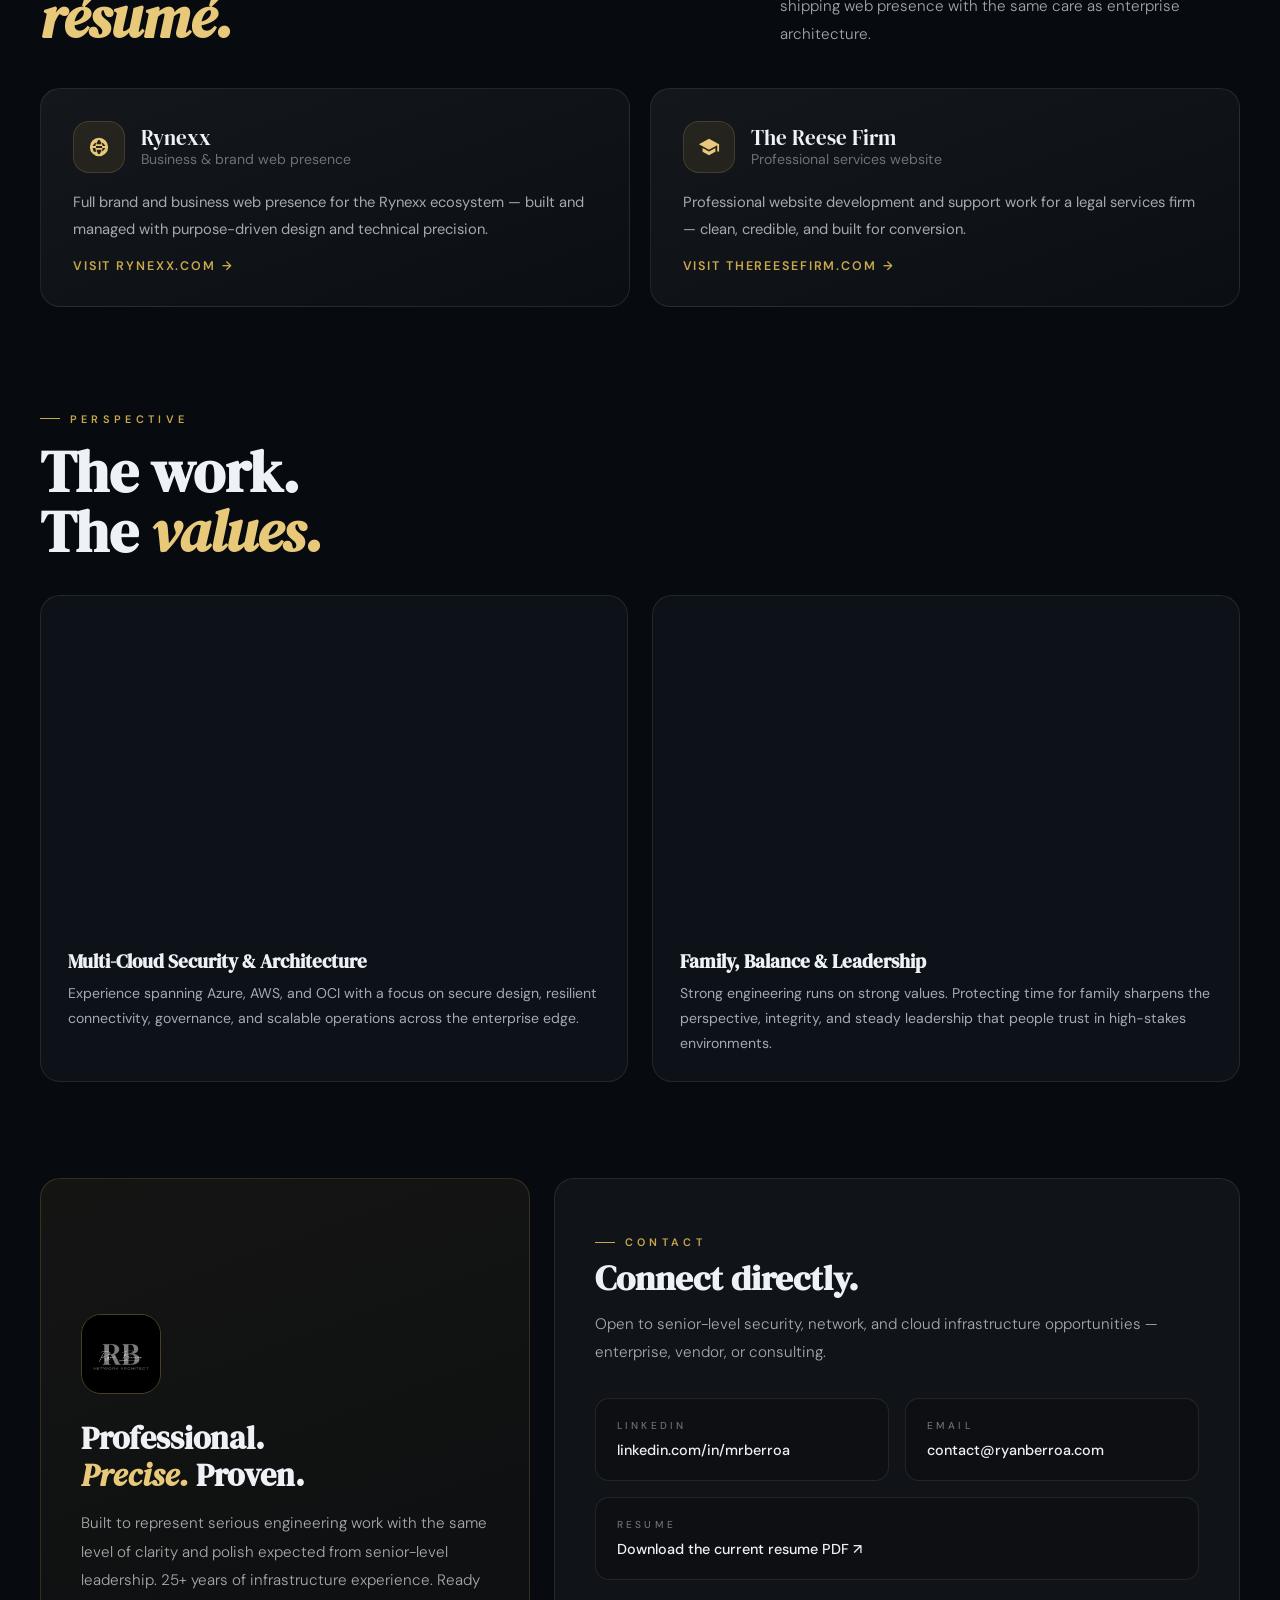
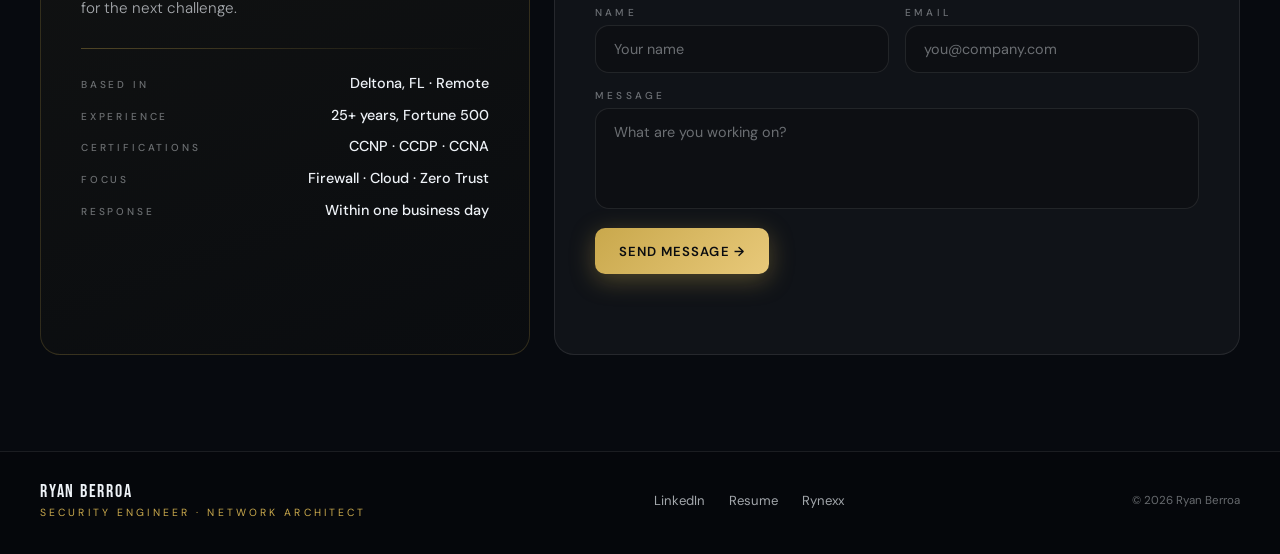
==== commit 4b1de0ff: "Fix hollow contact card: logo was orphaned by space-between stretch .contact-brand is a flex column " ====
--- a/index.html
+++ b/index.html
@@ -357,6 +357,16 @@
               25+ years of infrastructure experience. Ready for the next challenge.
             </p>
           </div>
+
+          <div class="cb-divider"></div>
+
+          <dl class="cb-facts">
+            <div class="cb-fact"><dt>Based in</dt><dd>Deltona, FL · Remote</dd></div>
+            <div class="cb-fact"><dt>Experience</dt><dd>25+ years, Fortune 500</dd></div>
+            <div class="cb-fact"><dt>Certifications</dt><dd>CCNP · CCDP · CCNA</dd></div>
+            <div class="cb-fact"><dt>Focus</dt><dd>Firewall · Cloud · Zero Trust</dd></div>
+            <div class="cb-fact"><dt>Response</dt><dd>Within one business day</dd></div>
+          </dl>
         </div>
 
         <div class="contact-panel">
--- a/styles.css
+++ b/styles.css
@@ -266,16 +266,33 @@
   padding:3rem 2.5rem;border-radius:20px;
   border:1px solid rgba(201,168,76,.2);
   background:linear-gradient(160deg,rgba(201,168,76,.07),rgba(201,168,76,.02));
-  display:flex;flex-direction:column;justify-content:space-between;
+  display:flex;flex-direction:column;justify-content:center;gap:1.6rem;
 }
 .contact-brand-logo{
   width:80px;height:80px;border-radius:20px;object-fit:cover;
-  border:1px solid rgba(201,168,76,.3);margin-bottom:2rem;
+  border:1px solid rgba(201,168,76,.3);
   animation:float 4s ease-in-out infinite;
 }
 .contact-brand h2{font-family:var(--font-display);font-size:2rem;line-height:1.15;margin-bottom:1rem}
 .contact-brand h2 em{font-style:italic;color:var(--gold2)}
 .contact-brand p{font-size:.95rem;color:var(--muted);line-height:1.85;font-weight:300}
+
+/* Contact-card content — fills the panel so it doesn't run tall and empty */
+.cb-divider{height:1px;background:linear-gradient(90deg,rgba(201,168,76,.35),transparent)}
+.cb-steps{display:flex;flex-direction:column;gap:1.1rem;counter-reset:step}
+.cb-step{display:flex;gap:1rem;align-items:flex-start}
+.cb-step::before{
+  counter-increment:step;content:counter(step,decimal-leading-zero);
+  font-family:var(--font-caps);font-size:.9rem;letter-spacing:.1em;color:var(--gold);
+  border:1px solid rgba(201,168,76,.28);background:rgba(201,168,76,.07);
+  border-radius:8px;padding:.3rem .5rem;line-height:1;flex-shrink:0;min-width:32px;text-align:center;
+}
+.cb-step-name{font-size:.9rem;font-weight:600;color:var(--text);line-height:1.4}
+.cb-step-desc{margin-top:.25rem;font-size:.84rem;color:var(--muted);line-height:1.7;font-weight:300}
+.cb-facts{display:flex;flex-direction:column;gap:.85rem}
+.cb-fact{display:flex;justify-content:space-between;align-items:baseline;gap:1rem}
+.cb-fact dt{font-size:.63rem;letter-spacing:.28em;text-transform:uppercase;color:var(--soft);font-weight:500}
+.cb-fact dd{font-size:.9rem;color:var(--text);font-weight:500;text-align:right}
 .contact-panel{padding:3rem 2.5rem;border-radius:20px;border:1px solid var(--border);background:var(--panel)}
 .contact-panel .label{margin-bottom:.6rem}
 .contact-panel h2{font-family:var(--font-display);font-size:2.2rem;margin-bottom:.8rem;line-height:1.1}
